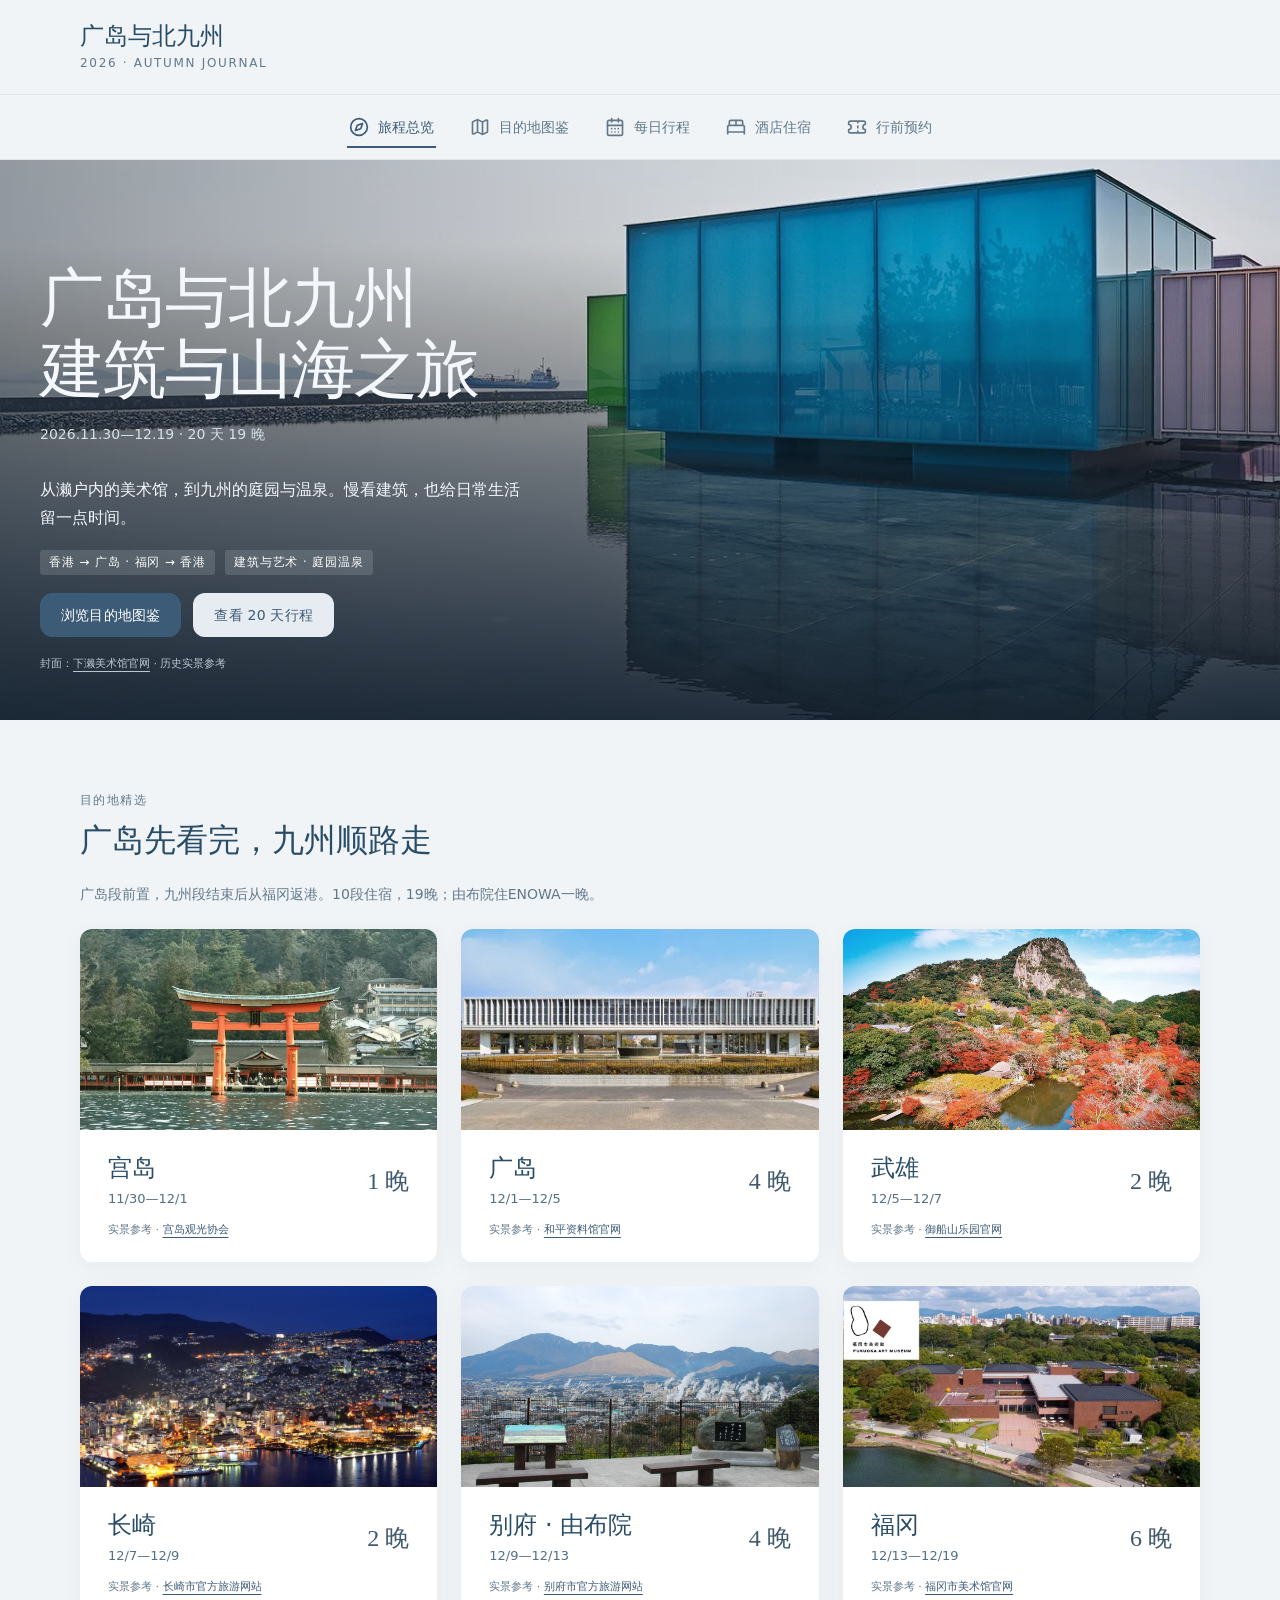
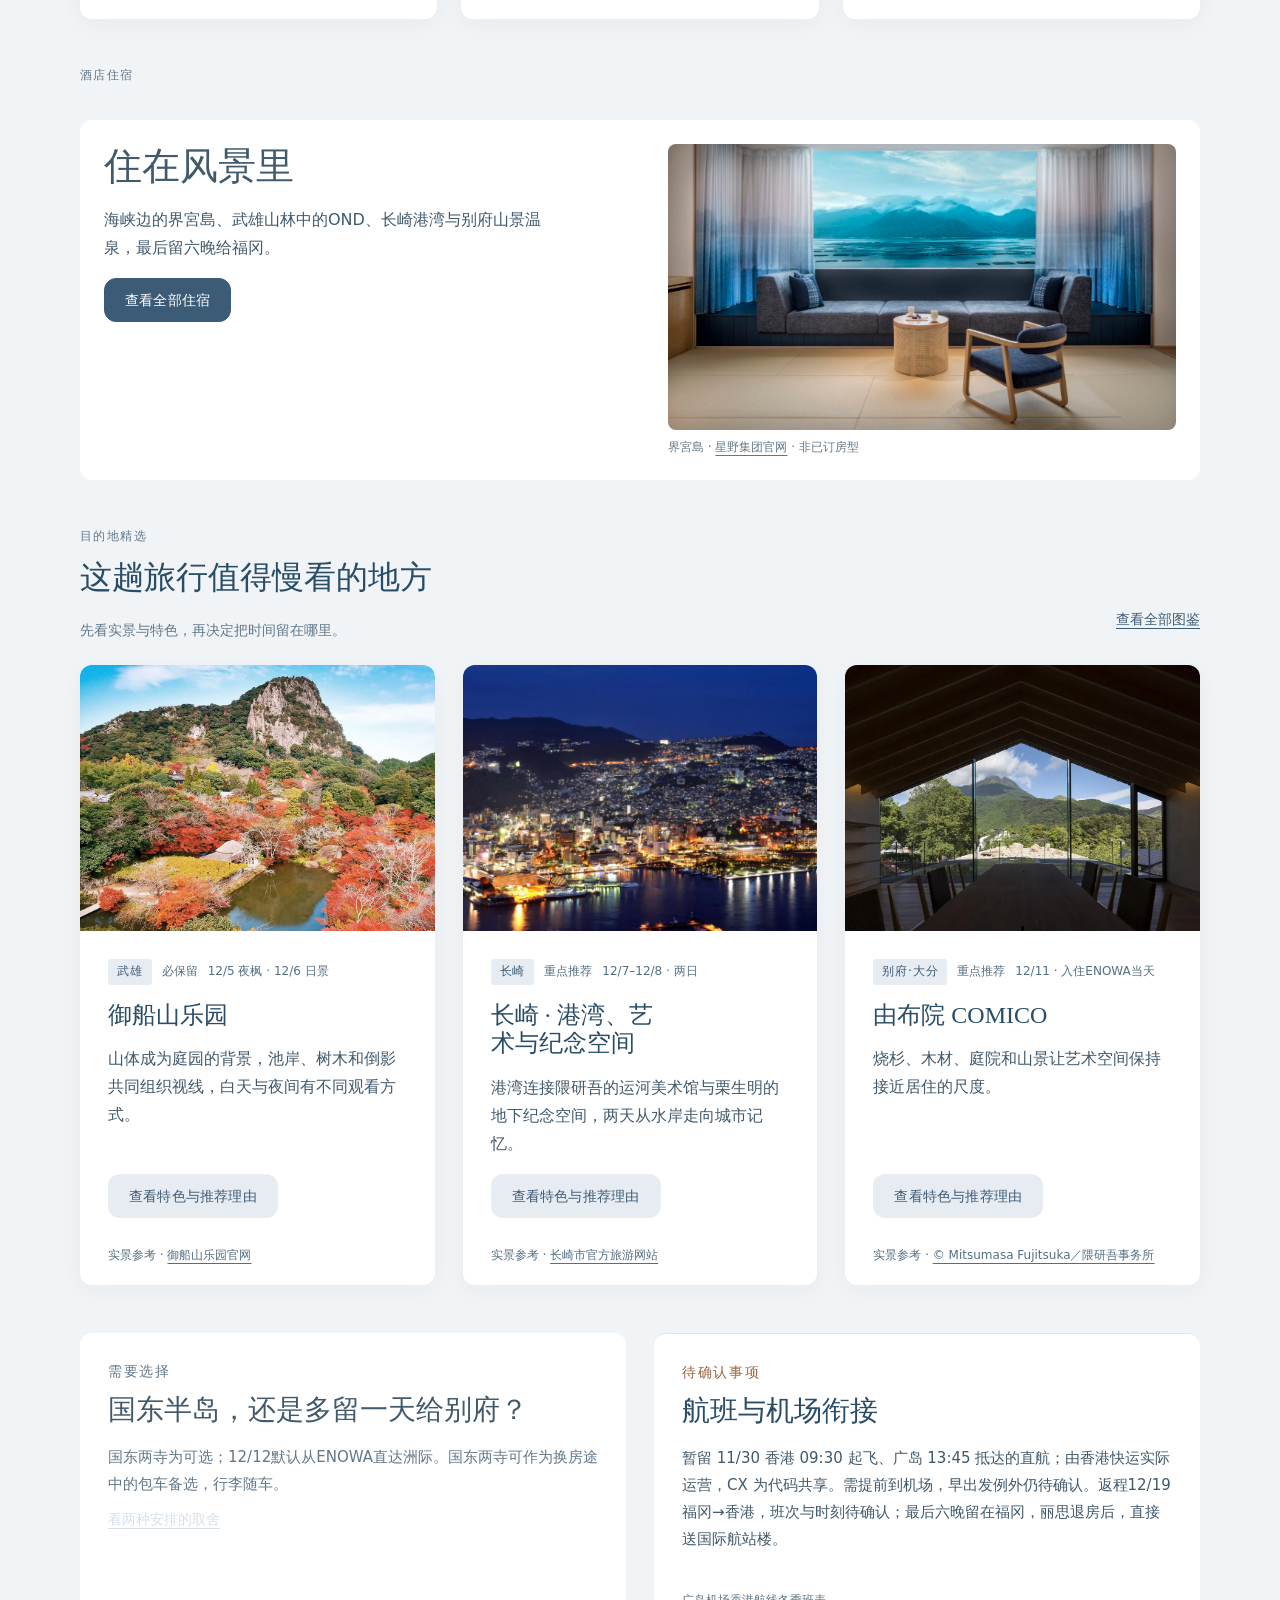
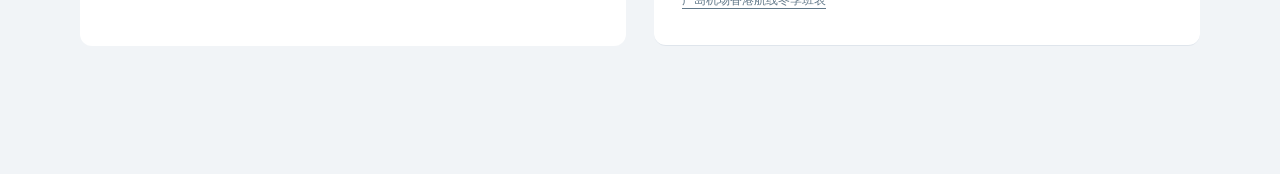
==== index.html @ af960775 "Update Beppu stays and museum days, with Kunisaki transfer alternative" ====
<!doctype html>
<html lang="zh-CN" data-type="software">
<head>
<meta charset="utf-8"><meta name="viewport" content="width=device-width,initial-scale=1,viewport-fit=cover"><meta name="theme-color" content="#f1f4f7"><meta name="page-type" content="software"><meta name="site-kind" content="other">
<meta name="description" content="2026年11月30日至12月19日，香港飞广岛、福冈回香港，20天建筑、艺术、庭园与温泉之旅。真实图鉴、每日交通、高端住宿与预约。">
<meta property="og:title" content="广岛与北九州｜建筑与山海之旅"><meta property="og:image" content="https://zxinrain.github.io/japan-autumn-2026/assets/simose2.webp">
<title>广岛与北九州｜2026 建筑与山海之旅</title><link rel="icon" href="assets/mark.svg" type="image/svg+xml"><link rel="stylesheet" href="style.css?v=20261112-fukuoka">
<link rel="stylesheet" href="assets/vendor/leaflet/leaflet.css"><script defer src="assets/vendor/leaflet/leaflet.js"></script><link rel="stylesheet" href="layout.css?v=20261112-fukuoka"><link rel="stylesheet" href="design-system.css?v=20261112-food-cards"><script defer src="travel-data.js?v=20261116-beppu"></script><script defer src="destination-notes.js?v=20261116-beppu"></script><script defer src="hotel-links.js?v=20261116-beppu"></script><script defer src="map-geography.js?v=20261116-beppu"></script><script defer src="route-data.js?v=20261116-beppu"></script><script defer src="amap-route-plan.js?v=20261116-beppu"></script><script defer src="amap-routes.js?v=20261116-beppu"></script><script defer src="local-maps.js?v=20261116-beppu"></script><script defer src="route-map.js?v=20261116-beppu"></script><script defer src="layout.js?v=20261116-beppu"></script><script defer src="hotel-audit.js?v=20261116-beppu"></script><script defer src="dining.js?v=20261116-beppu"></script><script defer src="journey-ui.js?v=20261116-beppu"></script><script defer src="app.js?v=20261116-beppu"></script>
</head>
<body><a class="skip-link" href="#content">跳到主要内容</a>
<header class="app-header"><div class="header-inner"><a class="wordmark" href="#overview">广岛与北九州<span>2026 · AUTUMN JOURNAL</span></a></div></header>
<nav class="app-nav" aria-label="主要导航"><a href="#overview" data-nav="overview"><svg class="nav-icon" aria-hidden="true" focusable="false" viewBox="0 0 24 24" fill="none" stroke="currentColor" stroke-width="2" stroke-linecap="round" stroke-linejoin="round"><g fill="none" stroke="currentColor" stroke-linecap="round" stroke-linejoin="round" stroke-width="2"><circle cx="12" cy="12" r="10"/><path d="m16.24 7.76l-1.804 5.411a2 2 0 0 1-1.265 1.265L7.76 16.24l1.804-5.411a2 2 0 0 1 1.265-1.265z"/></g></svg><span>旅程总览</span></a><a href="#destinations" data-nav="destinations"><svg class="nav-icon" aria-hidden="true" focusable="false" viewBox="0 0 24 24" fill="none" stroke="currentColor" stroke-width="2" stroke-linecap="round" stroke-linejoin="round"><path fill="none" stroke="currentColor" stroke-linecap="round" stroke-linejoin="round" stroke-width="2" d="M14.106 5.553a2 2 0 0 0 1.788 0l3.659-1.83A1 1 0 0 1 21 4.619v12.764a1 1 0 0 1-.553.894l-4.553 2.277a2 2 0 0 1-1.788 0l-4.212-2.106a2 2 0 0 0-1.788 0l-3.659 1.83A1 1 0 0 1 3 19.381V6.618a1 1 0 0 1 .553-.894l4.553-2.277a2 2 0 0 1 1.788 0zm.894.211v15M9 3.236v15"/></svg><span>目的地图鉴</span></a><a href="#itinerary" data-nav="itinerary"><svg class="nav-icon" aria-hidden="true" focusable="false" viewBox="0 0 24 24" fill="none" stroke="currentColor" stroke-width="2" stroke-linecap="round" stroke-linejoin="round"><g fill="none" stroke="currentColor" stroke-linecap="round" stroke-linejoin="round" stroke-width="2"><path d="M8 2v4m8-4v4"/><rect width="18" height="18" x="3" y="4" rx="2"/><path d="M3 10h18M8 14h.01M12 14h.01M16 14h.01M8 18h.01M12 18h.01M16 18h.01"/></g></svg><span>每日行程</span></a><a href="#stay" data-nav="stay"><svg class="nav-icon" aria-hidden="true" focusable="false" viewBox="0 0 24 24" fill="none" stroke="currentColor" stroke-width="2" stroke-linecap="round" stroke-linejoin="round"><path fill="none" stroke="currentColor" stroke-linecap="round" stroke-linejoin="round" stroke-width="2" d="M2 20v-8a2 2 0 0 1 2-2h16a2 2 0 0 1 2 2v8M4 10V6a2 2 0 0 1 2-2h12a2 2 0 0 1 2 2v4m-8-6v6M2 18h20"/></svg><span>酒店住宿</span></a><a href="#booking" data-nav="booking"><svg class="nav-icon" aria-hidden="true" focusable="false" viewBox="0 0 24 24" fill="none" stroke="currentColor" stroke-width="2" stroke-linecap="round" stroke-linejoin="round"><path fill="none" stroke="currentColor" stroke-linecap="round" stroke-linejoin="round" stroke-width="2" d="M2 9a3 3 0 0 1 0 6v2a2 2 0 0 0 2 2h16a2 2 0 0 0 2-2v-2a3 3 0 0 1 0-6V7a2 2 0 0 0-2-2H4a2 2 0 0 0-2 2Zm11-4v2m0 10v2m0-8v2"/></svg><span>行前预约</span></a></nav>
<main id="content" class="app-content" aria-label="旅行内容"><div class="loading-state"><h1>广岛与北九州</h1><p>正在载入 20 天图文行程…</p></div></main>
<noscript><div class="app-content"><p>交互阅读需要启用 JavaScript，也可打开<a href="itinerary.md">完整文字行程</a>。</p></div></noscript>

</body></html>
---- style.css ----
*{box-sizing:border-box}html{scroll-padding-top:104px;color-scheme:light}body{margin:0;background:var(--paper);color:var(--ink);font:16px/1.75 var(--font);-webkit-font-smoothing:antialiased}a{color:var(--green);text-underline-offset:4px;text-decoration-thickness:1px}button,input,select{font:inherit}button,a,select{-webkit-tap-highlight-color:transparent}button,a{touch-action:manipulation}button{cursor:pointer}button:disabled{cursor:default;opacity:.55}a:focus-visible,button:focus-visible,select:focus-visible,summary:focus-visible{outline:3px solid var(--green);outline-offset:4px}::selection{background:var(--green);color:white}h1,h2,h3,p,figure,dl,dd{margin:0}h1,h2,h3{line-height:1.35;text-wrap:balance}h1,h2{font-family:var(--serif);font-weight:600}h1{font-size:clamp(32px,4.4vw,60px);letter-spacing:-.025em}h2{font-size:clamp(26px,2.5vw,36px)}h3{font-size:22px;font-weight:600}img{display:block;max-width:100%;height:auto}button,select{color:var(--ink)}[hidden]{display:none!important}.muted,.meta{color:var(--muted)}.meta,figcaption,.small{font-size:13px;line-height:1.65}.flow>*+*{margin-top:16px}.measure{max-width:72ch}.page-intro{display:grid;gap:16px;margin-bottom:32px}.page-intro p{max-width:70ch}.app-header{background:var(--paper);border-bottom:1px solid var(--line)}.header-inner,.footer-inner,.app-content{width:min(calc(100% - var(--gutter)*2),1240px);margin-inline:auto}.header-inner{height:94px;display:flex;justify-content:space-between;align-items:center;gap:24px}.wordmark{text-decoration:none;color:var(--ink);font-family:var(--serif);font-size:24px;font-weight:600;line-height:1.3}.wordmark span{display:block;font:12px/1.8 var(--font);letter-spacing:.13em;color:var(--muted);margin-top:4px}.header-link{font-size:14px;min-height:44px;display:flex;align-items:center}.app-nav{position:sticky;top:0;z-index:20;display:flex;gap:8px;justify-content:center;background:var(--paper);padding:12px 24px;border-bottom:1px solid var(--line)}.app-nav a{font-size:15px;min-height:44px;display:flex;align-items:center;justify-content:center;padding:8px 24px;text-decoration:none;border-radius:10px;color:var(--muted);transition:background .18s,color .18s}.app-nav a[aria-current="page"]{background:var(--green);color:white}
@media(hover:hover) and (pointer:fine){.app-nav a:hover:not([aria-current]){background:var(--soft);color:var(--green)}}
.app-content{padding-block:40px 64px;min-height:65vh}.app-footer{border-top:1px solid var(--line);padding:32px 0 40px}.footer-inner{display:grid;gap:8px;font-size:13px;color:var(--muted)}.footer-links,.actions{display:flex;flex-wrap:wrap;gap:12px;align-items:center}.footer-links{margin-top:8px;gap:24px}.skip-link{position:absolute;left:16px;top:-100px;background:white;padding:12px 20px;z-index:100}.skip-link:focus{top:12px}.button{display:inline-flex;align-items:center;justify-content:center;min-height:46px;padding:10px 20px;gap:8px;background:var(--surface);border:1px solid var(--line);border-radius:10px;text-decoration:none;color:var(--ink);font-size:14px;font-weight:500;line-height:1.5;transition:transform .16s,background .16s,border-color .16s}.button.primary{background:var(--green);border-color:var(--green);color:#fff}
@media(hover:hover) and (pointer:fine){.button:hover{transform:translateY(-2px);border-color:var(--green)}}
.button:active{transform:translateY(1px)}.button[aria-pressed="true"]{background:var(--green);color:white;border-color:var(--green)}.text-link{display:inline-flex;min-height:44px;align-items:center;font-size:14px}.section-title{display:flex;align-items:end;justify-content:space-between;gap:24px;margin:48px 0 24px}.section-title p{font-size:14px;color:var(--muted);margin-top:8px}.pill{display:inline-flex;padding:4px 10px;border-radius:6px;background:var(--soft);font-size:12px;color:var(--green);font-weight:500}.tags{display:flex;flex-wrap:wrap;gap:8px}.hero-grid{display:grid;grid-template-columns:1.6fr 1fr;gap:24px}.cover-card{overflow:hidden;background:var(--surface);border:1px solid var(--line);border-radius:var(--radius)}.cover-card img{width:100%;aspect-ratio:21/9;object-fit:cover}.cover-copy{padding:28px 32px;display:grid;gap:16px}.cover-copy h1{font-size:clamp(30px,3.3vw,46px)}.side-story{display:flex;flex-direction:column;background:var(--green);color:white;border-radius:var(--radius);padding:32px}.side-story .meta{color:#d9e4da}.side-story h2{font-size:30px;margin:12px 0 16px}.side-story .button{align-self:start;margin-top:24px}.side-story figure{margin-top:auto;padding-top:24px}.side-story img{width:100%;aspect-ratio:16/9;object-fit:cover;border-radius:8px}.side-story figcaption{color:#d9e4da;margin-top:8px}.route-grid{display:grid;grid-template-columns:repeat(6,minmax(0,1fr));gap:12px}.route-stop{padding:20px 16px;background:var(--surface);border:1px solid var(--line);border-radius:12px}.route-stop h3{font-size:17px;margin-bottom:8px}.route-stop .night{display:block;margin-top:8px;font-size:24px;font-family:var(--serif)}.story-grid{display:grid;grid-template-columns:repeat(3,minmax(0,1fr));gap:24px}.story-card{background:var(--surface);border:1px solid var(--line);border-radius:var(--radius);overflow:hidden;display:flex;flex-direction:column}.story-photo{overflow:hidden}.story-photo img{width:100%;aspect-ratio:4/3;object-fit:cover;transition:transform .3s}
@media(hover:hover) and (pointer:fine){.story-card:hover .story-photo img{transform:scale(1.025)}}
.story-body{padding:24px;display:flex;flex-direction:column;gap:12px;flex:1}.story-body h3{font-family:var(--serif)}.story-body p{font-size:15px}.story-body .button{margin-top:auto;align-self:start}.photo-credit{padding:0 24px 16px;color:var(--muted);font-size:13px}.photo-credit a{color:inherit}.notice{padding:24px 28px;background:var(--soft);border-radius:12px;margin-top:24px}.notice h3{font-size:18px;margin-bottom:8px}.notice p{font-size:14px;max-width:85ch}.filter-row{display:flex;align-items:center;gap:16px;flex-wrap:wrap;margin-bottom:24px}.filter-row label{font-size:14px;font-weight:500}.filter-row select{min-height:46px;border:1px solid var(--line);border-radius:10px;padding:8px 40px 8px 14px;background:var(--surface);max-width:100%}.breadcrumb{display:flex;gap:12px;flex-wrap:wrap;margin-bottom:24px;font-size:14px}.detail-title{max-width:900px;display:grid;gap:16px;margin-bottom:32px}.detail-title h1{font-size:clamp(30px,4vw,48px)}.detail-grid{display:grid;grid-template-columns:minmax(0,1.6fr) minmax(260px,1fr);gap:32px;align-items:start}.detail-photo img{width:100%;aspect-ratio:3/2;object-fit:cover;border-radius:var(--radius)}.detail-photo figcaption{margin-top:10px;color:var(--muted)}.reading-card{padding:28px;background:var(--surface);border:1px solid var(--line);border-radius:var(--radius)}.reading-card h2{font-size:24px;margin-bottom:16px}.reading-card h3{font-size:18px;margin-bottom:12px}.reading-card p+p{margin-top:16px}.info-list{display:grid;gap:24px}.info-list dt{font-size:13px;color:var(--muted);margin-bottom:6px}.info-list dd{font-size:15px}.detail-block{margin-top:32px}.detail-block h2{margin-bottom:20px}.photo-pair{display:grid;grid-template-columns:repeat(2,minmax(0,1fr));gap:24px}.photo-pair img{width:100%;aspect-ratio:3/2;object-fit:cover;border-radius:12px}.photo-pair figcaption{margin-top:8px;color:var(--muted)}.source-links{display:flex;flex-wrap:wrap;gap:8px 20px;margin-top:20px;font-size:13px}.source-links a{min-height:32px;display:inline-flex;align-items:center}.day-grid{display:grid;grid-template-columns:repeat(3,minmax(0,1fr));gap:20px}.day-card{padding:24px;border:1px solid var(--line);border-radius:var(--radius);background:var(--surface);display:flex;flex-direction:column;gap:12px}.day-card h3{font-size:20px;min-height:54px;font-family:var(--serif)}.day-card .day-num{font-size:13px;color:var(--green)}.day-card .day-date{font-size:28px;font-family:var(--serif)}.day-card .meta{font-size:13px}.day-card .button{align-self:start;margin-top:auto}.day-card .summary{font-size:14px;color:var(--muted)}.day-layout{display:grid;grid-template-columns:minmax(0,1.7fr) minmax(260px,1fr);gap:24px;align-items:start}.schedule{background:var(--surface);border:1px solid var(--line);border-radius:var(--radius);padding:8px 28px}.session{display:grid;grid-template-columns:56px minmax(0,1fr);gap:20px;padding:24px 0;border-bottom:1px solid var(--line)}.session:last-child{border-bottom:0}.session h2{font:500 14px var(--font);color:var(--green);padding-top:5px}.session p{font-size:16px}.day-sidebar{display:grid;gap:20px}.day-sidebar .reading-card{padding:24px}.disclosure{margin-top:20px;background:var(--surface);border:1px solid var(--line);border-radius:12px;padding:0 24px}.disclosure summary{cursor:pointer;padding:18px 0;font-weight:500}.disclosure>div{padding-bottom:24px}.disclosure dl{display:grid;gap:20px}.hotel-grid{display:grid;grid-template-columns:repeat(2,minmax(0,1fr));gap:24px}.hotel-card{overflow:hidden;background:var(--surface);border:1px solid var(--line);border-radius:var(--radius)}.hotel-card img{width:100%;aspect-ratio:16/9;object-fit:cover}.hotel-card .story-body{gap:16px}.hotel-card .english{font-size:13px;color:var(--muted)}.hotel-card h3{font-size:24px}.hotel-card .info-list{gap:14px}.comparison-grid{display:grid;grid-template-columns:1fr 1fr;gap:24px}.comparison-grid .reading-card{display:grid;gap:16px}.comparison-grid .reading-card h2{margin:0}.comparison-grid img{width:100%;aspect-ratio:16/9;object-fit:cover;border-radius:8px}.data-table{width:100%;border-collapse:collapse;font-size:14px;background:var(--surface)}.data-table th{text-align:left;font-weight:500;background:var(--soft)}.data-table th,.data-table td{padding:14px 16px;border-bottom:1px solid var(--line);vertical-align:top;overflow-wrap:anywhere}.table-wrap{overflow:auto;border:1px solid var(--line);border-radius:12px;margin-top:24px}.booking-list{display:grid;gap:16px;list-style:none;padding:0;counter-reset:booking}.booking-list li{padding:24px 28px;background:var(--surface);border:1px solid var(--line);border-radius:12px}.booking-list h3{font-size:20px;margin-bottom:10px}.booking-list p{font-size:15px}.platform-grid{display:grid;grid-template-columns:repeat(2,minmax(0,1fr));gap:12px}.platform{border-top:1px solid var(--line);padding-top:16px;display:grid;gap:8px}.platform .actions{gap:8px}.platform h3{font-family:var(--font);font-size:16px}.platform .meta{font-size:12px}.copy-feedback{min-height:24px;font-size:13px;color:var(--green)}.empty-photo{padding:32px;background:var(--soft);min-height:200px;display:grid;align-content:center;gap:16px}.loading-state{padding-block:64px}.inline-title{display:flex;gap:16px;align-items:center;justify-content:space-between}.booking-layout{display:grid;grid-template-columns:1.5fr 1fr;gap:24px;align-items:start}.journal-note{font-family:var(--serif);font-size:23px;line-height:1.6}.nav-back{margin-bottom:24px}.page-subnav{display:flex;gap:12px;flex-wrap:wrap}
@media(min-width:1280px){.cover-copy{padding:32px 40px}.hero-grid{gap:28px}.story-grid{gap:28px}}
@media(max-width:1023px){.hero-grid{grid-template-columns:1.35fr 1fr}.story-grid,.day-grid{grid-template-columns:repeat(2,minmax(0,1fr))}.route-grid{grid-template-columns:repeat(3,minmax(0,1fr))}.cover-copy{padding:24px}.side-story{padding:24px}.app-nav a{padding:8px 16px}.detail-grid,.day-layout{grid-template-columns:minmax(0,1.4fr) minmax(240px,1fr)}}
@media(max-width:767px){.header-inner{height:80px;gap:16px}.wordmark{font-size:20px}.wordmark span{font-size:12px}.header-link{max-width:100px;font-size:12px;text-align:right}.app-nav{position:fixed;top:auto;bottom:0;left:0;right:0;border-top:1px solid var(--line);border-bottom:0;padding:8px 8px calc(8px + env(safe-area-inset-bottom));gap:2px;justify-content:space-between}.app-nav a{padding:6px 3px;font-size:12px;line-height:1.3;min-height:48px;flex:1;max-width:20%;text-align:center;border-radius:8px}.app-content{padding-block:24px 40px}.app-footer{padding-bottom:calc(100px + env(safe-area-inset-bottom))}.hero-grid,.detail-grid,.day-layout,.booking-layout{grid-template-columns:1fr}.cover-card img{aspect-ratio:16/9}.cover-copy h1{font-size:32px}.side-story{display:grid;grid-template-columns:1fr 1fr;gap:0 20px}.side-story h2{font-size:24px}.side-story>figure{grid-column:2;grid-row:1/5;margin:0;padding:0;align-self:center}.side-story>figure img{aspect-ratio:4/5}.side-story>.meta,.side-story>h2,.side-story>p,.side-story>.button{grid-column:1}.side-story .button{margin-top:16px;padding:10px 14px}.side-story figcaption{font-size:13px}.route-grid{grid-template-columns:repeat(2,minmax(0,1fr));gap:10px}.route-stop{padding:16px}.route-stop .night{font-size:22px}.section-title{margin-top:36px;align-items:start}.section-title .text-link{font-size:13px;white-space:nowrap}.story-grid,.day-grid,.hotel-grid,.comparison-grid{grid-template-columns:1fr}.story-body{padding:22px}.story-card .story-photo img{aspect-ratio:3/2}.photo-credit{padding:0 22px 16px}.reading-card{padding:24px}.day-card h3{min-height:0}.day-card{gap:10px}.session{grid-template-columns:42px minmax(0,1fr);gap:12px}.schedule{padding:0 20px}.photo-pair{grid-template-columns:1fr}.page-intro{gap:12px}.hotel-card .platform-grid{grid-template-columns:1fr}.day-sidebar .reading-card{padding:22px}.detail-title{margin-bottom:24px}.table-wrap{margin-inline:0}.data-table th,.data-table td{padding:12px 10px;font-size:13px}.platform-grid{grid-template-columns:1fr}.booking-list li{padding:22px}.detail-photo img{aspect-ratio:4/3}.footer-links{gap:8px 20px}.app-content{min-height:60vh}html{scroll-padding-top:20px}}
@media(max-width:374px){.side-story{display:flex;gap:12px}.side-story>figure{display:none}.side-story h2{margin:0}.cover-copy{padding:22px}.actions .button{max-width:100%;white-space:normal}.filter-row select{width:100%}.data-table th,.data-table td{font-size:12px}.wordmark span{letter-spacing:.07em}}
@media(prefers-reduced-motion:reduce){*,*::before,*::after{scroll-behavior:auto!important;transition:none!important;animation:none!important}}

/* 2026-11-09 · Swiss editorial / quiet indigo. Content and routes are unchanged. */

body{letter-spacing:-.008em;font-variant-numeric:tabular-nums lining-nums}h1,h2,h3{font-synthesis:none}h1,h2{font-weight:400;line-height:1.22}h3{font-weight:500;line-height:1.35}.overlabel{font-family:var(--font);font-size:12px;font-weight:500;letter-spacing:.16em;line-height:1.6;color:var(--green);margin-bottom:12px}.page-intro{gap:12px;padding-block:28px 16px;margin-bottom:36px}.page-intro .overlabel{margin-bottom:4px}.page-intro h1{font-size:clamp(34px,4vw,56px)}.app-content{padding-bottom:80px}.section-title{margin-top:72px;margin-bottom:32px}.section-title .overlabel{margin:0 0 12px}.section-title h2{font-size:34px}.meta{letter-spacing:.025em}.wordmark{font-weight:400}.wordmark span{letter-spacing:.14em}.app-nav{gap:32px;padding-block:10px;background:var(--paper)}.app-nav a{border-radius:0;padding:10px 2px;position:relative}.app-nav a[aria-current="page"]{background:transparent;color:var(--green);font-weight:500}.app-nav a[aria-current="page"]::after{content:'';height:2px;background:var(--green);position:absolute;bottom:1px;left:0;right:0}
@media(hover:hover) and (pointer:fine){.app-nav a:hover:not([aria-current]){background:transparent;color:var(--ink)}}

.cover-card,.story-card,.hotel-card,.day-card,.reading-card,.route-stop{border:0;border-radius:12px;box-shadow:var(--shadow-paper)}.story-card,.hotel-card,.day-card{transition:transform .3s ease,box-shadow .3s ease}
@media(hover:hover) and (pointer:fine){.story-card:hover,.hotel-card:hover,.day-card:hover{transform:translateY(-4px);box-shadow:var(--shadow-hover)}}
.story-body,.cover-copy,.hotel-card .story-body,.day-card{padding:28px}.reading-card,.day-sidebar .reading-card{padding:24px}.story-body{gap:16px}.story-body h3{font-weight:400;font-size:26px}.story-body .button{margin-top:auto}.story-card .story-photo img{aspect-ratio:4/3;transition:transform .65s cubic-bezier(.2,.65,.3,1)}
@media(hover:hover) and (pointer:fine){.story-card:hover .story-photo img{transform:scale(1.035)}}
.photo-credit{font-size:12px;line-height:1.7;padding:0 28px 20px;color:var(--muted)}.story-body>.photo-credit{padding:12px 0 0;margin-top:8px;border-top:1px solid var(--line)}.button{border-radius:8px;min-height:46px;letter-spacing:.02em;transition:transform .24s,box-shadow .24s,background .24s}
@media(hover:hover) and (pointer:fine){.button:hover{transform:translateY(-2px);box-shadow:0 5px 12px rgba(31,41,51,.06)}}
.tags{align-items:center;gap:10px}.pill{background:var(--soft);border-radius:3px;letter-spacing:.07em;font-size:12px;padding:4px 9px}.story-grid{gap:32px}.masonry-grid{grid-template-columns:repeat(3,minmax(0,1fr));grid-auto-rows:8px;column-gap:32px;row-gap:0;align-items:start}.masonry-grid>.story-card{align-self:start}.masonry-grid>.featured{grid-column:span 2}.masonry-grid .story-body h3{font-size:28px}.masonry-grid>.featured .story-body h3{font-size:36px}.masonry-grid .story-card{overflow:hidden}
body[data-view="overview"] .app-content{padding-top:0}.hero-grid{display:block;width:100vw;margin-left:calc(50% - 50vw);margin-bottom:72px}.hero-grid .cover-card{position:relative;border-radius:0;box-shadow:none;aspect-ratio:21/9;min-height:560px;max-height:800px;background:var(--ink);isolation:isolate}.hero-grid .cover-card>a{position:absolute;inset:0}.hero-grid .cover-card img{width:100%;height:100%;aspect-ratio:21/9;object-fit:cover;object-position:center}.hero-grid .cover-card::after{content:'';position:absolute;inset:0;z-index:0;background:linear-gradient(0deg,rgba(16,29,42,.9) 0%,rgba(16,29,42,.52) 45%,rgba(16,29,42,.04) 85%);pointer-events:none}.hero-grid .cover-copy{position:absolute;bottom:0;left:max(var(--gutter),calc((100% - 1240px)/2));right:var(--gutter);z-index:1;padding:48px 0;gap:18px;max-width:850px;color:#fff}.hero-grid .cover-copy h1{font-size:clamp(38px,4.5vw,68px);font-weight:400;line-height:1.17}.hero-grid .cover-copy>p:not(.meta){max-width:48ch;font-size:16px}.hero-grid .cover-copy .meta,.hero-grid .cover-copy .meta a{color:#d5e0ea}.hero-grid .tags .pill{background:rgba(241,244,247,.14);color:#fff}.hero-grid .button.primary{background:#f1f4f7;border-color:#f1f4f7;color:var(--ink)}.hero-grid .button:not(.primary){background:transparent;border-color:rgba(241,244,247,.55);color:#fff}.hero-grid .cover-copy>.meta:last-child{font-size:11px;opacity:.85}.hero-grid+.section-title{margin-top:0}
.route-grid{grid-template-columns:repeat(3,minmax(0,1fr));gap:24px}.route-stop{padding:0;overflow:hidden;display:grid;grid-template-columns:120px minmax(0,1fr);min-height:160px}.route-stop>img{width:100%;height:100%;object-fit:cover;aspect-ratio:3/4}.route-copy{padding:24px;display:grid;align-content:center;gap:6px}.route-stop h3{font-size:19px;margin:0}.route-stop .night{margin:0;font:400 30px/1.25 var(--serif);font-variant-numeric:tabular-nums}.route-stop .meta{font-size:12px}.side-story{display:grid;grid-template-columns:1fr 1fr;gap:16px 56px;border-radius:12px;background:var(--soft);color:var(--ink);padding:40px;margin-top:24px;min-height:340px}.side-story h2{font-size:38px;margin:0;align-self:end}.side-story>p{max-width:46ch;align-self:start}.side-story>.button{align-self:start;justify-self:start;margin-top:0;background:var(--green);border-color:var(--green);color:#fff}.side-story>figure{grid-column:2;grid-row:1/5;margin:0;padding:0;align-self:center}.side-story>figure img{aspect-ratio:16/9;object-fit:cover;border-radius:8px}.side-story figcaption,.side-story figcaption a{color:var(--muted);font-size:12px}.notice{border-radius:0;background:var(--soft);padding:24px;margin-top:32px}.decision-notice{padding:40px;background:var(--green);color:white;border-radius:12px}.decision-notice h3{font:400 30px/1.35 var(--serif)}.decision-notice p{max-width:80ch}.decision-notice .overlabel,.decision-notice a{color:#d5e0ea}.risk-notice{background:transparent;border-top:1px solid var(--line);border-bottom:1px solid var(--line);padding:24px 0}.risk-notice h3{font-size:17px}.risk-notice .overlabel{color:#9b6344}.risk-notice p{font-size:14px}.schedule{background:var(--soft);border:0;border-radius:0;box-shadow:none;padding:8px 28px}.disclosure{background:transparent;border:0;border-top:1px solid var(--line);border-bottom:1px solid var(--line);border-radius:0;padding:0}.disclosure summary{min-height:48px}.detail-photo img{aspect-ratio:3/2;border-radius:12px}.hotel-card>figure img{aspect-ratio:16/9}.hotel-card{display:flex;flex-direction:column}.hotel-card>.story-body{flex:1}.hotel-card .story-body h3{font-size:30px}.hotel-card .tags{position:relative;padding-right:78px;min-height:52px}.hotel-night{position:absolute;right:0;top:0;font:400 44px/1 var(--serif);color:var(--green);font-variant-numeric:tabular-nums}.hotel-night small{font:400 13px var(--font)}.hotel-card .english{font-size:13px;letter-spacing:.04em}.hotel-grid{gap:32px}.day-card .inline-title{display:flex;flex-direction:column;align-items:start;gap:12px}.day-num{font-size:12px;letter-spacing:.13em}.day-card .day-date{font-size:38px;font-weight:400;line-height:1.2}.day-card h3{margin-top:8px;font-weight:400}.day-card>.button{margin-top:auto}.booking-list{counter-reset:booking}.booking-list li{counter-increment:booking;position:relative;padding:28px 28px 28px 104px;border:0;border-radius:0;background:transparent;border-bottom:1px solid var(--line)}.booking-list li::before{content:counter(booking,decimal-leading-zero);position:absolute;top:24px;left:8px;font:400 44px/1.2 var(--serif);color:var(--green);font-variant-numeric:tabular-nums}.booking-list h3{font-weight:500}.source-links{padding-top:12px;font-size:12px;color:var(--muted)}.source-links a{color:var(--muted)}.detail-title>.overlabel{margin-bottom:0}.scroll-reveal{opacity:0;transform:translateY(16px);transition:opacity .6s ease,transform .6s ease,box-shadow .3s ease}.scroll-reveal.is-visible{opacity:1;transform:translateY(0)}
@media(max-width:1099px){.masonry-grid{grid-template-columns:repeat(2,minmax(0,1fr))}.masonry-grid>.featured{grid-column:span 1}.masonry-grid>.featured .story-body h3{font-size:28px}.route-stop{grid-template-columns:90px minmax(0,1fr)}.route-copy{padding:20px}.side-story{gap:16px 32px;padding:28px}.side-story h2{font-size:32px}}
@media(max-width:767px){.app-content{padding-top:24px;padding-bottom:48px}.hero-grid{margin-bottom:40px}.hero-grid .cover-card{aspect-ratio:auto;min-height:680px;max-height:none}.hero-grid .cover-copy{padding:32px 0;left:20px;right:20px;gap:16px}.hero-grid .cover-copy h1{font-size:38px}.hero-grid .cover-copy>p:not(.meta){font-size:15px}.hero-grid .cover-card img{object-position:61% center}.hero-grid .cover-copy .actions{gap:10px}.hero-grid .cover-copy .button{padding:10px 14px}.app-nav{gap:6px;padding-inline:12px}.app-nav a{font-size:12px;min-height:48px;padding:6px 0;border-radius:0}.app-nav a[aria-current="page"]{background:transparent}.app-nav a[aria-current="page"]::after{bottom:0}.story-body,.hotel-card .story-body,.day-card,.reading-card,.day-sidebar .reading-card{padding:20px}.photo-credit{padding:0 20px 16px}.story-body>.photo-credit{padding:12px 0 0}.story-body h3,.masonry-grid .story-body h3,.masonry-grid>.featured .story-body h3{font-size:26px}.story-grid,.masonry-grid{display:grid;grid-template-columns:1fr;grid-auto-rows:auto;gap:28px}.masonry-grid>.story-card{grid-column:auto;grid-row-end:auto!important}.story-card .story-photo img{aspect-ratio:4/3}.route-grid{grid-template-columns:1fr;gap:16px}.route-stop{grid-template-columns:100px minmax(0,1fr);min-height:140px}.route-copy{padding:20px}.side-story{display:flex;flex-direction:column;padding:20px;gap:16px}.side-story h2{font-size:30px;align-self:start}.side-story>figure{display:block;order:-1;width:100%}.side-story>figure img{aspect-ratio:16/9}.side-story>.button{align-self:start}.section-title{margin-top:48px;margin-bottom:24px;gap:12px}.section-title h2{font-size:28px}.section-title .text-link{white-space:normal;text-align:right}.overlabel{font-size:11px;letter-spacing:.12em;margin-bottom:10px}.page-intro{padding-block:12px 4px;margin-bottom:28px}.page-intro h1{font-size:34px}.decision-notice{padding:24px 20px}.decision-notice h3{font-size:26px}.risk-notice{padding:20px 0}.notice{padding:20px}.risk-notice.notice{padding:20px 0}.schedule{padding:0 20px}.hotel-grid{gap:28px}.hotel-card .story-body h3{font-size:28px}.hotel-night{font-size:40px}.day-card .day-date{font-size:36px}.booking-list li{padding:24px 0 24px 68px}.booking-list li::before{font-size:36px;left:0;top:24px}.detail-title h1{font-size:34px}.detail-photo img{aspect-ratio:3/2}.side-story figcaption{font-size:12px}}
@media(prefers-reduced-motion:reduce){.scroll-reveal{opacity:1;transform:none}
@media(hover:hover) and (pointer:fine){.story-card:hover,.hotel-card:hover,.day-card:hover{transform:none}}

@media(hover:hover) and (pointer:fine){.story-card:hover .story-photo img{transform:none}}
}

/* Shared editorial card anatomy. */
.route-copy{padding:28px}.side-story{padding:28px}.comparison-grid .reading-card{padding:28px}.day-card{padding:0;overflow:hidden}.day-photo{width:100%;aspect-ratio:4/3;object-fit:cover}.day-body{padding:28px;display:flex;flex-direction:column;gap:16px;flex:1}.day-body>.button{margin-top:auto;align-self:start}.day-credit{font-size:12px;color:var(--muted);padding-top:8px}.hotel-card .notice{background:transparent;padding:16px 0;margin-top:16px;border-top:1px solid var(--line)}.hotel-card .platform>.meta:first-of-type{font-size:17px;color:var(--ink);font-weight:500}
@media(max-width:767px){.route-copy,.side-story,.comparison-grid .reading-card,.day-body{padding:20px}.day-card{padding:0}}
.hero-grid .cover-card::after{background:linear-gradient(0deg,rgba(16,29,42,.9) 0%,rgba(16,29,42,.52) 45%,rgba(16,29,42,.04) 85%),linear-gradient(90deg,rgba(16,29,42,.35),transparent 72%)}
@media(hover:hover) and (pointer:fine){
.story-card.scroll-reveal.is-visible:hover,.hotel-card.scroll-reveal.is-visible:hover,.day-card.scroll-reveal.is-visible:hover{transform:translateY(-4px)}}

@media(prefers-reduced-motion:reduce){
@media(hover:hover) and (pointer:fine){.story-card.scroll-reveal.is-visible:hover,.hotel-card.scroll-reveal.is-visible:hover,.day-card.scroll-reveal.is-visible:hover{transform:none}}
}
/* Destination notes and five-tab icon navigation: retain the editorial system. */
.app-nav a{gap:9px}.nav-icon{display:block;width:20px;height:20px;flex:none;transition:color .18s ease}.app-nav a:active{opacity:.7}
.guide-tabs{display:flex;gap:28px;border-bottom:1px solid var(--line);margin-bottom:28px;overflow-x:auto}.guide-tabs a{display:inline-flex;align-items:center;gap:8px;min-height:52px;padding:8px 0 14px;flex:none;font-size:15px;text-decoration:none;color:var(--muted);border-bottom:2px solid transparent}.guide-tabs a[aria-current="page"]{color:var(--green);border-color:var(--green)}
@media(hover:hover) and (pointer:fine){.guide-tabs a:hover{color:var(--ink)}}
.guide-tabs a span{font-size:12px;font-variant-numeric:tabular-nums;color:var(--muted)}
.note-card{background:var(--surface);border-radius:12px;box-shadow:var(--shadow-paper);overflow:hidden;display:flex;flex-direction:column;transition:transform .3s ease,box-shadow .3s ease}
@media(hover:hover) and (pointer:fine){.note-card:hover{transform:translateY(-4px);box-shadow:var(--shadow-hover)}}
.note-card .story-photo img{width:100%;aspect-ratio:4/3;object-fit:cover;transition:transform .65s cubic-bezier(.2,.65,.3,1)}
@media(hover:hover) and (pointer:fine){.note-card:hover .story-photo img{transform:scale(1.035)}}
.note-card .story-body h3{font-size:26px}.note-type{background:transparent;padding-left:0}.note-card .note-subtitle{font-size:12px;color:var(--muted);line-height:1.6;overflow-wrap:anywhere}.note-card .note-person{font-size:14px;color:var(--green)}.note-card .note-period{font-size:13px;line-height:1.8;letter-spacing:.015em}.note-period span{display:block;color:var(--muted);font-size:12px}.note-disclosure{border-top:1px solid var(--line);border-bottom:1px solid var(--line)}.note-disclosure summary{font-size:14px;cursor:pointer;padding:14px 0;min-height:48px;color:var(--green)}.note-disclosure .info-list{padding:4px 0 18px;gap:16px}.note-disclosure dd{font-size:14px}.notes-grid{display:grid;grid-template-columns:repeat(2,minmax(0,1fr));gap:32px;align-items:start}.notes-grid .story-body h3{font-size:28px}.note-card .photo-credit{font-size:12px}.masonry-grid>.note-card{align-self:start}
@media(max-width:767px){body:not([data-page="comparison"]) .app-content{padding-bottom:calc(112px + env(safe-area-inset-bottom))}.app-nav{padding-top:8px;padding-bottom:calc(8px + env(safe-area-inset-bottom))}.app-nav a{flex-direction:column;gap:5px;min-height:56px;padding:4px 0 9px;white-space:nowrap}.nav-icon{width:22px;height:22px}.app-nav a[aria-current="page"]::after{left:22%;right:22%}.guide-tabs{gap:22px;margin-bottom:24px}.guide-tabs a{font-size:14px;gap:5px}.notes-grid{grid-template-columns:1fr;gap:28px}.note-card .story-body h3,.notes-grid .story-body h3{font-size:26px}.masonry-grid>.note-card{grid-row-end:auto!important}}
@media(prefers-reduced-motion:reduce){.note-card,.note-card .story-photo img,.nav-icon{transition:none}
@media(hover:hover) and (pointer:fine){.note-card:hover,.note-card:hover .story-photo img{transform:none}}
}
/* Destination dossiers and geographic reading: same editorial world. */
.destination-dossier{background:var(--surface);border-radius:12px;box-shadow:var(--shadow-paper);overflow:hidden}.destination-dossier>summary{padding:28px;min-height:100px;cursor:pointer;display:grid;grid-template-columns:minmax(0,1fr) auto;gap:6px 20px;list-style:none}.destination-dossier>summary::-webkit-details-marker{display:none}.dossier-title{font:400 28px/1.4 var(--serif)}.dossier-hint{font-size:14px;color:var(--muted);grid-column:1}.dossier-state{grid-column:2;grid-row:1/3;align-self:center;font-size:14px;color:var(--green)}.dossier-state::after{content:'展开介绍 ＋'}.destination-dossier[open] .dossier-state::after{content:'收起介绍 −'}.dossier-content{padding:4px 28px 32px;max-width:900px}.dossier-content>section+section{margin-top:32px;padding-top:32px;border-top:1px solid var(--line)}.dossier-content h2{font-size:26px;margin-bottom:18px}.dossier-content h3{font:400 26px/1.45 var(--serif);margin:14px 0 10px}.dossier-content p{max-width:72ch}.dossier-content .info-list{margin-top:24px;gap:20px}.dossier-person{margin-top:16px;color:var(--green);font-size:15px}.dossier-period{margin:12px 0;font-size:14px}.dossier-credit{font-size:12px;color:var(--muted);margin-top:20px}.dossier-sources{margin-top:32px;padding-top:24px;border-top:1px solid var(--line)}
.journey-map{border-radius:12px;overflow:hidden;background:var(--surface);box-shadow:var(--shadow-paper);margin-bottom:32px}.map-heading{padding:28px;display:flex;align-items:center;justify-content:space-between;gap:24px}.map-heading h2{font-size:30px}.map-heading p{font-size:14px;color:var(--muted);margin-top:8px}.map-picker{display:grid;gap:6px;max-width:350px;flex:1}.map-picker label{font-size:13px;color:var(--muted)}.map-picker select{width:100%;min-height:46px;border:1px solid var(--line);background:var(--paper);border-radius:8px;padding:10px;color:var(--ink)}.route-map-canvas{background:#e7edf2;position:relative}.route-map-canvas > svg{width:100%;height:auto;display:block;aspect-ratio:16/10}.map-land{fill:#f9fafb;stroke:#b8c7d2;stroke-width:.7;stroke-linejoin:round}.map-link{fill:none;stroke:var(--green);stroke-width:2.6;stroke-linejoin:round;stroke-linecap:round}.map-return{stroke-dasharray:5 5;opacity:.5}.map-context{font-family:var(--font);font-size:17px;letter-spacing:.12em;fill:#60798d}.map-sea{fill:#7c92a3;font-size:15px;letter-spacing:.16em}.map-pin circle{fill:var(--green);stroke:white;stroke-width:2}.map-pin text{font-family:var(--font);font-size:12px;fill:white;text-anchor:middle;dominant-baseline:central;font-weight:600}.map-pin a:focus circle{fill:var(--ink);stroke:#c1805c;stroke-width:4}
@media(hover:hover) and (pointer:fine){.map-pin a:hover circle{fill:var(--ink);stroke:#c1805c;stroke-width:4}}
.map-pin-label{font-size:14px;fill:var(--ink);paint-order:stroke;stroke:#f9fafb;stroke-width:4;stroke-linejoin:round}.map-footer{padding:24px 28px 28px}.map-route-list{display:flex;flex-wrap:wrap;gap:10px 20px;list-style:none;padding:0;margin:0 0 16px}.map-route-list li{display:flex;align-items:baseline;gap:8px;font-size:14px}.map-route-list span{font-size:12px;color:var(--muted)}.map-transport{font-size:15px;max-width:85ch;margin-bottom:20px}.map-credit{font-size:12px;color:var(--muted);line-height:1.7}.map-destinations{margin-bottom:20px;border-top:1px solid var(--line);padding-top:16px}.map-destinations summary{font-size:14px;cursor:pointer;min-height:44px}.map-destinations .actions{padding-block:10px}.map-destinations a{font-size:13px;min-height:44px;display:inline-flex;align-items:center}.map-scale{font-size:12px;fill:var(--muted)}
.day-reader{min-width:0}.reader-heading{display:flex;justify-content:space-between;align-items:start;gap:24px;margin:28px 0}.reader-heading h2{font-size:28px;margin-top:10px;max-width:30ch}.reader-heading .button{flex:none}.timeline-shell{min-width:0}.timeline-toolbar{display:flex;justify-content:space-between;gap:20px;align-items:center;margin-bottom:16px}.timeline-phases{display:flex;gap:20px}.timeline-phases button{border:0;border-bottom:2px solid transparent;color:var(--muted);background:transparent;min-height:44px;padding:8px 0;font-size:15px}.timeline-phases button[aria-pressed="true"]{border-color:var(--green);color:var(--green)}.timeline-status{font-size:13px;white-space:nowrap;color:var(--muted)}.schedule.horizontal-timeline{--timeline-card:calc((100% - 24px)/2);display:flex;gap:24px;overflow-x:auto;scroll-snap-type:x mandatory;overscroll-behavior-x:contain;position:relative;border:0;border-radius:0;background:transparent;padding:2px 0 16px;scrollbar-width:thin;scrollbar-color:var(--green) var(--soft)}.horizontal-timeline:focus-visible{outline:2px solid var(--green);outline-offset:5px}.horizontal-timeline::after{content:'';flex:0 0 max(0px,calc(100% - var(--timeline-card) - 24px))}.horizontal-timeline .session{flex:0 0 var(--timeline-card);scroll-snap-align:start;display:flex;flex-direction:column;align-items:start;gap:16px;padding:28px;border:0;border-radius:12px;background:var(--surface);box-shadow:var(--shadow-paper);min-height:310px}.horizontal-timeline .session h3{font:400 32px/1.25 var(--serif)}.horizontal-timeline .session p{font-size:16px;line-height:1.85}.session-order{color:var(--muted);font-size:12px;letter-spacing:.12em}.timeline-controls{display:flex;justify-content:space-between;align-items:center;gap:20px;margin-top:8px}.timeline-controls .actions{flex-wrap:nowrap}.timeline-controls button{min-height:44px;padding:10px 16px}.day-layout:has(>.day-sidebar:only-child){display:block}.day-layout>.day-sidebar:only-child{grid-template-columns:repeat(3,minmax(0,1fr));gap:24px;align-items:start}.day-detail-timeline{margin-bottom:40px}.day-reader .filter-row select{max-width:100%}
@media(max-width:767px){.destination-dossier>summary{padding:20px;grid-template-columns:1fr;gap:8px}.dossier-title{font-size:26px}.dossier-state{grid-column:1;grid-row:auto;justify-self:start;margin-top:4px}.dossier-hint{font-size:13px}.dossier-content{padding:4px 20px 24px}.dossier-content h2,.dossier-content h3{font-size:24px}.map-heading{padding:20px;display:block}.map-heading h2{font-size:27px}.map-picker{max-width:none;margin-top:20px}.map-footer{padding:20px}.map-route-list{gap:8px 16px}.map-route-list li{font-size:13px}.map-transport{font-size:14px}.reader-heading{display:block}.reader-heading .button{margin-top:16px}.reader-heading h2{font-size:26px}.timeline-toolbar{gap:10px}.timeline-phases{gap:16px}.timeline-phases button{font-size:14px}.timeline-status{font-size:12px}.schedule.horizontal-timeline{--timeline-card:88%;gap:24px}.horizontal-timeline .session{padding:24px 20px;min-height:350px}.horizontal-timeline .session h3{font-size:30px}.timeline-controls{display:block}.timeline-controls .actions{margin-top:12px;justify-content:space-between}.day-layout>.day-sidebar:only-child{grid-template-columns:1fr;gap:20px}.day-reader .filter-row{display:block}.day-reader .filter-row label{display:block;margin-bottom:10px}.day-reader .filter-row select{width:100%}}
@media(max-width:359px){.timeline-phases{gap:12px}.timeline-status{font-size:11px}}
.route-map-canvas > svg{height:clamp(260px,42vw,520px);aspect-ratio:auto}.map-pin-label{font-size:18px}
---- assets/vendor/leaflet/leaflet.css ----
/* required styles */

.leaflet-pane,
.leaflet-tile,
.leaflet-marker-icon,
.leaflet-marker-shadow,
.leaflet-tile-container,
.leaflet-pane > svg,
.leaflet-pane > canvas,
.leaflet-zoom-box,
.leaflet-image-layer,
.leaflet-layer {
	position: absolute;
	left: 0;
	top: 0;
	}
.leaflet-container {
	overflow: hidden;
	}
.leaflet-tile,
.leaflet-marker-icon,
.leaflet-marker-shadow {
	-webkit-user-select: none;
	   -moz-user-select: none;
	        user-select: none;
	  -webkit-user-drag: none;
	}
/* Prevents IE11 from highlighting tiles in blue */
.leaflet-tile::selection {
	background: transparent;
}
/* Safari renders non-retina tile on retina better with this, but Chrome is worse */
.leaflet-safari .leaflet-tile {
	image-rendering: -webkit-optimize-contrast;
	}
/* hack that prevents hw layers "stretching" when loading new tiles */
.leaflet-safari .leaflet-tile-container {
	width: 1600px;
	height: 1600px;
	-webkit-transform-origin: 0 0;
	}
.leaflet-marker-icon,
.leaflet-marker-shadow {
	display: block;
	}
/* .leaflet-container svg: reset svg max-width decleration shipped in Joomla! (joomla.org) 3.x */
/* .leaflet-container img: map is broken in FF if you have max-width: 100% on tiles */
.leaflet-container .leaflet-overlay-pane svg {
	max-width: none !important;
	max-height: none !important;
	}
.leaflet-container .leaflet-marker-pane img,
.leaflet-container .leaflet-shadow-pane img,
.leaflet-container .leaflet-tile-pane img,
.leaflet-container img.leaflet-image-layer,
.leaflet-container .leaflet-tile {
	max-width: none !important;
	max-height: none !important;
	width: auto;
	padding: 0;
	}

.leaflet-container img.leaflet-tile {
	/* See: https://bugs.chromium.org/p/chromium/issues/detail?id=600120 */
	mix-blend-mode: plus-lighter;
}

.leaflet-container.leaflet-touch-zoom {
	-ms-touch-action: pan-x pan-y;
	touch-action: pan-x pan-y;
	}
.leaflet-container.leaflet-touch-drag {
	-ms-touch-action: pinch-zoom;
	/* Fallback for FF which doesn't support pinch-zoom */
	touch-action: none;
	touch-action: pinch-zoom;
}
.leaflet-container.leaflet-touch-drag.leaflet-touch-zoom {
	-ms-touch-action: none;
	touch-action: none;
}
.leaflet-container {
	-webkit-tap-highlight-color: transparent;
}
.leaflet-container a {
	-webkit-tap-highlight-color: rgba(51, 181, 229, 0.4);
}
.leaflet-tile {
	filter: inherit;
	visibility: hidden;
	}
.leaflet-tile-loaded {
	visibility: inherit;
	}
.leaflet-zoom-box {
	width: 0;
	height: 0;
	-moz-box-sizing: border-box;
	     box-sizing: border-box;
	z-index: 800;
	}
/* workaround for https://bugzilla.mozilla.org/show_bug.cgi?id=888319 */
.leaflet-overlay-pane svg {
	-moz-user-select: none;
	}

.leaflet-pane         { z-index: 400; }

.leaflet-tile-pane    { z-index: 200; }
.leaflet-overlay-pane { z-index: 400; }
.leaflet-shadow-pane  { z-index: 500; }
.leaflet-marker-pane  { z-index: 600; }
.leaflet-tooltip-pane   { z-index: 650; }
.leaflet-popup-pane   { z-index: 700; }

.leaflet-map-pane canvas { z-index: 100; }
.leaflet-map-pane svg    { z-index: 200; }

.leaflet-vml-shape {
	width: 1px;
	height: 1px;
	}
.lvml {
	behavior: url(#default#VML);
	display: inline-block;
	position: absolute;
	}


/* control positioning */

.leaflet-control {
	position: relative;
	z-index: 800;
	pointer-events: visiblePainted; /* IE 9-10 doesn't have auto */
	pointer-events: auto;
	}
.leaflet-top,
.leaflet-bottom {
	position: absolute;
	z-index: 1000;
	pointer-events: none;
	}
.leaflet-top {
	top: 0;
	}
.leaflet-right {
	right: 0;
	}
.leaflet-bottom {
	bottom: 0;
	}
.leaflet-left {
	left: 0;
	}
.leaflet-control {
	float: left;
	clear: both;
	}
.leaflet-right .leaflet-control {
	float: right;
	}
.leaflet-top .leaflet-control {
	margin-top: 10px;
	}
.leaflet-bottom .leaflet-control {
	margin-bottom: 10px;
	}
.leaflet-left .leaflet-control {
	margin-left: 10px;
	}
.leaflet-right .leaflet-control {
	margin-right: 10px;
	}


/* zoom and fade animations */

.leaflet-fade-anim .leaflet-popup {
	opacity: 0;
	-webkit-transition: opacity 0.2s linear;
	   -moz-transition: opacity 0.2s linear;
	        transition: opacity 0.2s linear;
	}
.leaflet-fade-anim .leaflet-map-pane .leaflet-popup {
	opacity: 1;
	}
.leaflet-zoom-animated {
	-webkit-transform-origin: 0 0;
	    -ms-transform-origin: 0 0;
	        transform-origin: 0 0;
	}
svg.leaflet-zoom-animated {
	will-change: transform;
}

.leaflet-zoom-anim .leaflet-zoom-animated {
	-webkit-transition: -webkit-transform 0.25s cubic-bezier(0,0,0.25,1);
	   -moz-transition:    -moz-transform 0.25s cubic-bezier(0,0,0.25,1);
	        transition:         transform 0.25s cubic-bezier(0,0,0.25,1);
	}
.leaflet-zoom-anim .leaflet-tile,
.leaflet-pan-anim .leaflet-tile {
	-webkit-transition: none;
	   -moz-transition: none;
	        transition: none;
	}

.leaflet-zoom-anim .leaflet-zoom-hide {
	visibility: hidden;
	}


/* cursors */

.leaflet-interactive {
	cursor: pointer;
	}
.leaflet-grab {
	cursor: -webkit-grab;
	cursor:    -moz-grab;
	cursor:         grab;
	}
.leaflet-crosshair,
.leaflet-crosshair .leaflet-interactive {
	cursor: crosshair;
	}
.leaflet-popup-pane,
.leaflet-control {
	cursor: auto;
	}
.leaflet-dragging .leaflet-grab,
.leaflet-dragging .leaflet-grab .leaflet-interactive,
.leaflet-dragging .leaflet-marker-draggable {
	cursor: move;
	cursor: -webkit-grabbing;
	cursor:    -moz-grabbing;
	cursor:         grabbing;
	}

/* marker & overlays interactivity */
.leaflet-marker-icon,
.leaflet-marker-shadow,
.leaflet-image-layer,
.leaflet-pane > svg path,
.leaflet-tile-container {
	pointer-events: none;
	}

.leaflet-marker-icon.leaflet-interactive,
.leaflet-image-layer.leaflet-interactive,
.leaflet-pane > svg path.leaflet-interactive,
svg.leaflet-image-layer.leaflet-interactive path {
	pointer-events: visiblePainted; /* IE 9-10 doesn't have auto */
	pointer-events: auto;
	}

/* visual tweaks */

.leaflet-container {
	background: #ddd;
	outline-offset: 1px;
	}
.leaflet-container a {
	color: #0078A8;
	}
.leaflet-zoom-box {
	border: 2px dotted #38f;
	background: rgba(255,255,255,0.5);
	}


/* general typography */
.leaflet-container {
	font-family: "Helvetica Neue", Arial, Helvetica, sans-serif;
	font-size: 12px;
	font-size: 0.75rem;
	line-height: 1.5;
	}


/* general toolbar styles */

.leaflet-bar {
	box-shadow: 0 1px 5px rgba(0,0,0,0.65);
	border-radius: 4px;
	}
.leaflet-bar a {
	background-color: #fff;
	border-bottom: 1px solid #ccc;
	width: 26px;
	height: 26px;
	line-height: 26px;
	display: block;
	text-align: center;
	text-decoration: none;
	color: black;
	}
.leaflet-bar a,
.leaflet-control-layers-toggle {
	background-position: 50% 50%;
	background-repeat: no-repeat;
	display: block;
	}
.leaflet-bar a:hover,
.leaflet-bar a:focus {
	background-color: #f4f4f4;
	}
.leaflet-bar a:first-child {
	border-top-left-radius: 4px;
	border-top-right-radius: 4px;
	}
.leaflet-bar a:last-child {
	border-bottom-left-radius: 4px;
	border-bottom-right-radius: 4px;
	border-bottom: none;
	}
.leaflet-bar a.leaflet-disabled {
	cursor: default;
	background-color: #f4f4f4;
	color: #bbb;
	}

.leaflet-touch .leaflet-bar a {
	width: 30px;
	height: 30px;
	line-height: 30px;
	}
.leaflet-touch .leaflet-bar a:first-child {
	border-top-left-radius: 2px;
	border-top-right-radius: 2px;
	}
.leaflet-touch .leaflet-bar a:last-child {
	border-bottom-left-radius: 2px;
	border-bottom-right-radius: 2px;
	}

/* zoom control */

.leaflet-control-zoom-in,
.leaflet-control-zoom-out {
	font: bold 18px 'Lucida Console', Monaco, monospace;
	text-indent: 1px;
	}

.leaflet-touch .leaflet-control-zoom-in, .leaflet-touch .leaflet-control-zoom-out  {
	font-size: 22px;
	}


/* layers control */

.leaflet-control-layers {
	box-shadow: 0 1px 5px rgba(0,0,0,0.4);
	background: #fff;
	border-radius: 5px;
	}
.leaflet-control-layers-toggle {
	background-image: url(images/layers.png);
	width: 36px;
	height: 36px;
	}
.leaflet-retina .leaflet-control-layers-toggle {
	background-image: url(images/layers-2x.png);
	background-size: 26px 26px;
	}
.leaflet-touch .leaflet-control-layers-toggle {
	width: 44px;
	height: 44px;
	}
.leaflet-control-layers .leaflet-control-layers-list,
.leaflet-control-layers-expanded .leaflet-control-layers-toggle {
	display: none;
	}
.leaflet-control-layers-expanded .leaflet-control-layers-list {
	display: block;
	position: relative;
	}
.leaflet-control-layers-expanded {
	padding: 6px 10px 6px 6px;
	color: #333;
	background: #fff;
	}
.leaflet-control-layers-scrollbar {
	overflow-y: scroll;
	overflow-x: hidden;
	padding-right: 5px;
	}
.leaflet-control-layers-selector {
	margin-top: 2px;
	position: relative;
	top: 1px;
	}
.leaflet-control-layers label {
	display: block;
	font-size: 13px;
	font-size: 1.08333em;
	}
.leaflet-control-layers-separator {
	height: 0;
	border-top: 1px solid #ddd;
	margin: 5px -10px 5px -6px;
	}

/* Default icon URLs */
.leaflet-default-icon-path { /* used only in path-guessing heuristic, see L.Icon.Default */
	background-image: url(images/marker-icon.png);
	}


/* attribution and scale controls */

.leaflet-container .leaflet-control-attribution {
	background: #fff;
	background: rgba(255, 255, 255, 0.8);
	margin: 0;
	}
.leaflet-control-attribution,
.leaflet-control-scale-line {
	padding: 0 5px;
	color: #333;
	line-height: 1.4;
	}
.leaflet-control-attribution a {
	text-decoration: none;
	}
.leaflet-control-attribution a:hover,
.leaflet-control-attribution a:focus {
	text-decoration: underline;
	}
.leaflet-attribution-flag {
	display: inline !important;
	vertical-align: baseline !important;
	width: 1em;
	height: 0.6669em;
	}
.leaflet-left .leaflet-control-scale {
	margin-left: 5px;
	}
.leaflet-bottom .leaflet-control-scale {
	margin-bottom: 5px;
	}
.leaflet-control-scale-line {
	border: 2px solid #777;
	border-top: none;
	line-height: 1.1;
	padding: 2px 5px 1px;
	white-space: nowrap;
	-moz-box-sizing: border-box;
	     box-sizing: border-box;
	background: rgba(255, 255, 255, 0.8);
	text-shadow: 1px 1px #fff;
	}
.leaflet-control-scale-line:not(:first-child) {
	border-top: 2px solid #777;
	border-bottom: none;
	margin-top: -2px;
	}
.leaflet-control-scale-line:not(:first-child):not(:last-child) {
	border-bottom: 2px solid #777;
	}

.leaflet-touch .leaflet-control-attribution,
.leaflet-touch .leaflet-control-layers,
.leaflet-touch .leaflet-bar {
	box-shadow: none;
	}
.leaflet-touch .leaflet-control-layers,
.leaflet-touch .leaflet-bar {
	border: 2px solid rgba(0,0,0,0.2);
	background-clip: padding-box;
	}


/* popup */

.leaflet-popup {
	position: absolute;
	text-align: center;
	margin-bottom: 20px;
	}
.leaflet-popup-content-wrapper {
	padding: 1px;
	text-align: left;
	border-radius: 12px;
	}
.leaflet-popup-content {
	margin: 13px 24px 13px 20px;
	line-height: 1.3;
	font-size: 13px;
	font-size: 1.08333em;
	min-height: 1px;
	}
.leaflet-popup-content p {
	margin: 17px 0;
	margin: 1.3em 0;
	}
.leaflet-popup-tip-container {
	width: 40px;
	height: 20px;
	position: absolute;
	left: 50%;
	margin-top: -1px;
	margin-left: -20px;
	overflow: hidden;
	pointer-events: none;
	}
.leaflet-popup-tip {
	width: 17px;
	height: 17px;
	padding: 1px;

	margin: -10px auto 0;
	pointer-events: auto;

	-webkit-transform: rotate(45deg);
	   -moz-transform: rotate(45deg);
	    -ms-transform: rotate(45deg);
	        transform: rotate(45deg);
	}
.leaflet-popup-content-wrapper,
.leaflet-popup-tip {
	background: white;
	color: #333;
	box-shadow: 0 3px 14px rgba(0,0,0,0.4);
	}
.leaflet-container a.leaflet-popup-close-button {
	position: absolute;
	top: 0;
	right: 0;
	border: none;
	text-align: center;
	width: 24px;
	height: 24px;
	font: 16px/24px Tahoma, Verdana, sans-serif;
	color: #757575;
	text-decoration: none;
	background: transparent;
	}
.leaflet-container a.leaflet-popup-close-button:hover,
.leaflet-container a.leaflet-popup-close-button:focus {
	color: #585858;
	}
.leaflet-popup-scrolled {
	overflow: auto;
	}

.leaflet-oldie .leaflet-popup-content-wrapper {
	-ms-zoom: 1;
	}
.leaflet-oldie .leaflet-popup-tip {
	width: 24px;
	margin: 0 auto;

	-ms-filter: "progid:DXImageTransform.Microsoft.Matrix(M11=0.70710678, M12=0.70710678, M21=-0.70710678, M22=0.70710678)";
	filter: progid:DXImageTransform.Microsoft.Matrix(M11=0.70710678, M12=0.70710678, M21=-0.70710678, M22=0.70710678);
	}

.leaflet-oldie .leaflet-control-zoom,
.leaflet-oldie .leaflet-control-layers,
.leaflet-oldie .leaflet-popup-content-wrapper,
.leaflet-oldie .leaflet-popup-tip {
	border: 1px solid #999;
	}


/* div icon */

.leaflet-div-icon {
	background: #fff;
	border: 1px solid #666;
	}


/* Tooltip */
/* Base styles for the element that has a tooltip */
.leaflet-tooltip {
	position: absolute;
	padding: 6px;
	background-color: #fff;
	border: 1px solid #fff;
	border-radius: 3px;
	color: #222;
	white-space: nowrap;
	-webkit-user-select: none;
	-moz-user-select: none;
	-ms-user-select: none;
	user-select: none;
	pointer-events: none;
	box-shadow: 0 1px 3px rgba(0,0,0,0.4);
	}
.leaflet-tooltip.leaflet-interactive {
	cursor: pointer;
	pointer-events: auto;
	}
.leaflet-tooltip-top:before,
.leaflet-tooltip-bottom:before,
.leaflet-tooltip-left:before,
.leaflet-tooltip-right:before {
	position: absolute;
	pointer-events: none;
	border: 6px solid transparent;
	background: transparent;
	content: "";
	}

/* Directions */

.leaflet-tooltip-bottom {
	margin-top: 6px;
}
.leaflet-tooltip-top {
	margin-top: -6px;
}
.leaflet-tooltip-bottom:before,
.leaflet-tooltip-top:before {
	left: 50%;
	margin-left: -6px;
	}
.leaflet-tooltip-top:before {
	bottom: 0;
	margin-bottom: -12px;
	border-top-color: #fff;
	}
.leaflet-tooltip-bottom:before {
	top: 0;
	margin-top: -12px;
	margin-left: -6px;
	border-bottom-color: #fff;
	}
.leaflet-tooltip-left {
	margin-left: -6px;
}
.leaflet-tooltip-right {
	margin-left: 6px;
}
.leaflet-tooltip-left:before,
.leaflet-tooltip-right:before {
	top: 50%;
	margin-top: -6px;
	}
.leaflet-tooltip-left:before {
	right: 0;
	margin-right: -12px;
	border-left-color: #fff;
	}
.leaflet-tooltip-right:before {
	left: 0;
	margin-left: -12px;
	border-right-color: #fff;
	}

/* Printing */

@media print {
	/* Prevent printers from removing background-images of controls. */
	.leaflet-control {
		-webkit-print-color-adjust: exact;
		print-color-adjust: exact;
		}
	}
---- layout.css ----
/* Frozen layout v1 — 2026-11-09. LAYOUT-RULES.md is the maintenance contract. */

body {font-size:var(--type-body);font-weight:var(--weight-body);line-height:var(--leading-body);letter-spacing:0;font-synthesis:none}
h1,h2,h3 {font-weight:400;line-height:var(--leading-title);letter-spacing:-.015em;text-wrap:balance}
h1 {line-height:1.18} h2 {line-height:1.28} h3 {line-height:1.38}
strong,b {font-weight:500}
.page-intro {gap:14px}
.page-intro>p:last-child {font-size:16px;line-height:1.75;max-width:68ch}
.overlabel {font-weight:500;font-size:12px;line-height:1.5;letter-spacing:.12em}
.meta,.small,figcaption {font-weight:400;line-height:1.65;letter-spacing:.015em}
.story-body p,.reading-card p,.day-card .summary,.hotel-card .story-body>p {font-weight:400;line-height:1.8}
.story-body h3,.hotel-card h3 {font-weight:400;line-height:1.35}
.reading-card h2,.day-sidebar h2 {font-size:25px;line-height:1.3;margin-bottom:16px}
.info-list dt {font-size:13px;font-weight:500;line-height:1.55;margin-bottom:7px}
.info-list dd {font-weight:400;line-height:1.8}
.button {font-size:14px;font-weight:500;line-height:1.45;letter-spacing:.015em}
.tags {row-gap:8px}.tags .meta,.pill {line-height:1.55;font-size:12px}
.wordmark {font-weight:400}.wordmark span {line-height:1.7}
.hero-grid .cover-card {width:100%;min-width:0}
.app-nav a {font-weight:400;line-height:1.45}.app-nav a[aria-current] {font-weight:500}
.dossier-content p,.dossier-content dd {line-height:var(--leading-reading)}
.dossier-content>section+section {margin-top:36px;padding-top:32px}
.dossier-content h2 {font-size:27px;line-height:1.3;margin-bottom:20px}
.dossier-content h3 {font-size:26px;line-height:1.4;margin:16px 0 12px}
.dossier-person {font-weight:400}.dossier-credit,.photo-credit,.map-credit {font-size:12px;line-height:1.65}
.booking-list p,.data-table {line-height:1.75}.booking-list h3 {font-weight:500;line-height:1.45}

/* One lead-image frame, manually swiped. Every photo keeps its own caption/source. */
.place-gallery {min-width:0}
.gallery-track {position:relative;display:flex;overflow-x:auto;scroll-snap-type:x mandatory;overscroll-behavior-x:contain;scrollbar-width:thin;scrollbar-color:var(--green) var(--soft);border-radius:12px;gap:0}
.gallery-slide {flex:0 0 100%;min-width:0;scroll-snap-align:start;scroll-snap-stop:always}
.gallery-slide img {width:100%;aspect-ratio:3/2;object-fit:cover;border-radius:12px}
.gallery-slide figcaption {margin:12px 2px 0;font-size:12px;line-height:1.65;color:var(--muted);max-width:100%;padding-bottom:4px}
.gallery-tools {display:flex;gap:16px;align-items:center;margin-top:16px;flex-wrap:wrap}
.gallery-progress {font-size:13px;color:var(--green);font-variant-numeric:tabular-nums;min-width:32px}
.gallery-hint {font-size:12px;color:var(--muted);flex:1}
.gallery-buttons {display:flex;gap:10px}.gallery-buttons .button {min-height:44px;padding:9px 14px}
.gallery-track:focus-visible {outline:2px solid var(--green);outline-offset:5px}

/* The only disclosure entry is the top-right icon + text control. */
details.card-fold {border:0;border-radius:12px;background:var(--surface);box-shadow:var(--shadow-paper);padding:0;overflow:hidden}
details.card-fold>summary.fold-summary {display:grid;grid-template-columns:minmax(0,1fr) auto;gap:20px;align-items:start;min-height:104px;padding:24px 28px;list-style:none;cursor:default;pointer-events:none}
details.card-fold>summary.fold-summary::-webkit-details-marker {display:none}
.fold-heading {display:flex;flex-direction:column;gap:9px;min-width:0}
.fold-title {font:400 26px/1.3 var(--serif);letter-spacing:-.015em}
.fold-description {font:400 13px/1.6 var(--font);color:var(--muted)}
.fold-control {display:inline-flex;align-items:center;justify-content:center;gap:6px;min-width:70px;min-height:44px;padding:4px 2px;color:var(--green);font:500 14px/1.4 var(--font);white-space:nowrap;pointer-events:auto;cursor:pointer}
.fold-icon {width:20px;height:20px;flex:none;transition:transform .22s ease}
.fold-open {display:none}details[open]>.fold-summary .fold-open {display:inline}details[open]>.fold-summary .fold-closed {display:none}details[open]>.fold-summary .fold-icon {transform:rotate(180deg)}
@media(hover:hover) and (pointer:fine){
.fold-control:hover {color:var(--ink)}}

.fold-summary:focus-visible {outline:none}.fold-summary:focus-visible .fold-control {outline:2px solid var(--green);outline-offset:4px;border-radius:4px}
.dossier-content {padding:4px 28px 32px}.meal-content {padding:0 28px 28px;max-width:900px}
.meal-content>p {font-size:14px;line-height:1.75;color:var(--muted);margin-bottom:24px}
.meal-content .info-list {display:grid;gap:24px}
details.map-destinations.card-fold {background:var(--paper);box-shadow:none;margin-top:20px}
details.map-destinations.card-fold>summary.fold-summary {padding:18px 20px;min-height:88px;gap:16px}
.map-destinations .fold-title {font:500 15px/1.5 var(--font);letter-spacing:0}
.map-destinations .fold-description {font-size:12px}
.map-destinations .actions {padding:0 20px 20px}

/* A single continuous horizontal timeline card; no step cards, arrows or ordinals. */
.timeline-shell {min-width:0}
.schedule.horizontal-timeline {display:flex;position:relative;gap:0;padding:0 0 12px;background:var(--surface);border:0;border-radius:12px;box-shadow:var(--shadow-paper);overflow-x:auto;scroll-snap-type:x proximity;overscroll-behavior-x:contain;scrollbar-width:thin;scrollbar-color:var(--green) var(--soft)}
.horizontal-timeline::after {display:none;content:none}
.horizontal-timeline .session {flex:0 0 clamp(290px,31vw,390px);min-width:0;min-height:0;display:flex;flex-direction:column;gap:20px;align-items:start;padding:28px;background:transparent;border:0;border-radius:0;box-shadow:none;scroll-snap-align:start}
.horizontal-timeline .session+.session {border-left:1px solid var(--line)}
.horizontal-timeline .session h3 {font:400 29px/1.25 var(--serif);letter-spacing:-.015em}
.horizontal-timeline .session p {font-size:16px;font-weight:400;line-height:1.85;max-width:40ch}
.timeline-hint {font-size:12px;line-height:1.6;color:var(--muted);margin-top:14px}
.day-layout>.day-sidebar:only-child {grid-template-columns:repeat(2,minmax(0,1fr))}

@media(max-width:767px) {
  .overlabel {font-size:11px;letter-spacing:.1em}
  .page-intro>p:last-child {font-size:15px;line-height:1.75}
  .story-body h3,.hotel-card .story-body h3 {line-height:1.35}
  .reading-card h2,.day-sidebar h2 {font-size:23px;margin-bottom:14px}
  .dossier-content h2 {font-size:25px}.dossier-content h3 {font-size:24px;line-height:1.4}
  .dossier-content>section+section {margin-top:28px;padding-top:28px}
  details.card-fold>summary.fold-summary {padding:20px;gap:10px;min-height:98px}
  .fold-title {font-size:23px;line-height:1.35}.fold-description {font-size:12px;line-height:1.6}
  .fold-control {min-width:62px;font-size:13px;gap:4px}.fold-icon {width:18px;height:18px}
  .dossier-content {padding:2px 20px 24px}.meal-content {padding:0 20px 24px}
  .gallery-tools {gap:12px}.gallery-hint {min-width:100px}
  .gallery-buttons .button {font-size:13px;padding:9px 12px}
  .horizontal-timeline .session {flex:0 0 86%;padding:24px 20px;gap:18px;min-height:0}
  .horizontal-timeline .session h3 {font-size:27px}
  .horizontal-timeline .session p {font-size:16px;line-height:1.8}
  .day-layout>.day-sidebar:only-child {grid-template-columns:1fr}
}
@media(prefers-reduced-motion:reduce) {.fold-icon {transition:none}}

/* V1.1: one action colour, one paper surface and tighter title groups. */

.button,.button.primary,.button[aria-pressed="true"],.hero-grid .button,.hero-grid .button.primary,.hero-grid .button:not(.primary) {
  color:#fff;background:var(--green);border:1px solid var(--green);border-radius:var(--radius-control);
}
@media(hover:hover) and (pointer:fine){
.button:hover,.button.primary:hover,.hero-grid .button:hover {color:#fff;background:#304b63;border-color:#304b63}}

.button:disabled {opacity:.46}
.cover-card,.story-card,.hotel-card,.day-card,.reading-card,.route-stop,.destination-dossier,.journey-map,.notice,.side-story {border-radius:var(--radius);background:var(--surface);color:var(--ink)}
.hero-grid .cover-card {border-radius:0;background:var(--ink)}
.hero-grid .cover-copy {color:#fff}
.side-story .meta,.side-story figcaption,.decision-notice .overlabel,.decision-notice p {color:var(--muted)}
.side-story h2,.decision-notice h3 {color:var(--ink)}
.filter-row select,.map-picker select,.table-wrap,.gallery-slide img,.gallery-track {border-radius:var(--radius)}
h1 {line-height:1.12} h2 {line-height:1.18} h3 {line-height:1.25}
.hero-grid .cover-copy h1 {line-height:1.12}
.page-intro {gap:8px}.detail-title {gap:10px}
.page-intro>p:last-child,.detail-title>p:last-child {max-inline-size:var(--content-measure)}
.story-body h3+p {margin-top:-6px}
.reading-card h2,.day-sidebar h2 {margin-bottom:10px}
.dossier-content h2 {margin-bottom:12px}.dossier-content h3 {margin-bottom:6px;line-height:1.28}
.reader-heading h2 {margin-top:6px;line-height:1.22}
.fold-heading {gap:6px}.fold-title {line-height:1.22}
.detail-english,.hotel-card .english,.note-subtitle {line-height:1.3}
.reading-card>p,.story-body>p:not(.price-range),.dossier-content p,.dossier-content dd,.info-list dd {max-inline-size:var(--content-measure)}
.horizontal-timeline .session {gap:14px}.horizontal-timeline .session p {max-inline-size:calc(100% - 8px)}
.photo-credit,.dossier-credit,.map-credit,.price-basis,.source-links a,.gallery-slide figcaption,.hero-grid .cover-copy>.meta:last-child {font-size:11px;line-height:1.55}
.day-plan-title {margin:48px 0 24px}.day-plan-title h2 {font-size:32px;font-weight:400;line-height:1.18}.day-plan-title p {font-size:14px;line-height:1.6;color:var(--muted);margin-top:8px;max-width:60ch}
.hotel-price {margin-bottom:8px;padding-bottom:20px;border-bottom:1px solid var(--line)}
.hotel-price .price-range {font:400 clamp(26px,2.5vw,36px)/1.15 var(--font);font-variant-numeric:tabular-nums;color:var(--green);letter-spacing:-.025em;margin:8px 0 10px;max-width:none}
.price-basis {color:var(--muted)}
.platform-dates {font-size:13px;font-variant-numeric:tabular-nums;line-height:1.5;color:var(--ink)}
.platform {display:flex;flex-direction:column;align-items:start;gap:10px}.platform .button {margin-top:auto}
.hotel-card .platform-grid {margin-top:8px}
.hotel-night {font-size:22px;line-height:1.2;color:var(--muted)}.hotel-night small {font-size:13px}
@media(max-width:767px){
 .day-plan-title {margin-top:36px;margin-bottom:24px}.day-plan-title h2 {font-size:27px}
 .page-intro>p:last-child,.detail-title>p:last-child,.reading-card>p,.story-body>p:not(.price-range),.dossier-content p,.info-list dd {max-inline-size:calc(100% - 8px)}
 .hotel-price .price-range {font-size:28px}.fold-title {line-height:1.24}
 .dossier-content h3 {line-height:1.3}
}

/* Dining content extension: existing V1.1 paper, type and fold controls. */
.restaurant-grid {display:grid;grid-template-columns:repeat(2,minmax(0,1fr));gap:28px;align-items:start}
.restaurant-card {min-width:0;background:var(--surface);border:0;border-radius:12px;box-shadow:var(--shadow-paper);padding:28px}
.restaurant-card h3 {font:400 28px/1.35 var(--serif);margin:16px 0 6px}
.restaurant-card h3 a,.meal-restaurant h4 a {text-decoration:none;color:var(--ink)}
@media(hover:hover) and (pointer:fine){
.restaurant-card h3 a:hover,.meal-restaurant h4 a:hover {color:var(--green);text-decoration:underline;text-underline-offset:5px}}

.restaurant-card h1 {margin:20px 0 8px}
.food-category {display:inline-flex;align-items:center;gap:7px;font-size:13px;font-weight:500;color:var(--green);line-height:1.5}
.food-category img {width:20px;height:20px;flex:none}
.food-status {font-size:12px;line-height:1.6;color:var(--muted)}
.food-english {font-size:13px;line-height:1.3;color:var(--muted);margin-bottom:20px;overflow-wrap:anywhere}
.food-feature {font-size:16px;line-height:1.8;max-width:54ch;margin-bottom:20px}
.food-price {font-size:14px;line-height:1.65;font-weight:500;color:var(--green);font-variant-numeric:tabular-nums;margin:12px 0}
.food-suggestion {font-size:14px;line-height:1.75;margin-bottom:20px;max-width:54ch}
.food-source {font-size:11px;line-height:1.7;color:var(--muted);margin-top:20px;overflow-wrap:anywhere}
.food-source a {color:inherit;text-underline-offset:3px}
.food-day-links {display:flex;flex-wrap:wrap;gap:10px 16px;font-size:13px;line-height:1.6;margin-top:20px}
.food-day-links a {min-height:44px;display:inline-flex;align-items:center}
.food-day-links>span {padding-top:10px;color:var(--muted)}
.food-index-note {max-width:80ch;font-size:14px;line-height:1.8;color:var(--muted);margin-top:20px}
.food-city-section h2 small {font:400 14px/1.5 var(--font);color:var(--muted);margin-left:12px}
.food-filter {flex-wrap:wrap;row-gap:12px}
.food-filter select {max-width:100%;min-height:44px}
.restaurant-detail {max-width:900px}.restaurant-detail .info-list {margin-top:28px}
.restaurant-card .restaurant-fold.card-fold,.meal-alternatives.card-fold {box-shadow:none;border-radius:0;background:transparent;border-top:1px solid var(--line);margin-top:20px}
.restaurant-fold.card-fold>summary.fold-summary,.meal-alternatives.card-fold>summary.fold-summary {padding:16px 0;min-height:80px;gap:12px}
.restaurant-fold .fold-title,.meal-alternatives .fold-title {font:500 15px/1.5 var(--font);letter-spacing:0}
.restaurant-fold .fold-description,.meal-alternatives .fold-description {font-size:12px}
.restaurant-facts {padding:8px 0 0}.restaurant-facts .info-list {display:grid;gap:20px}
.meal-section {margin-top:28px;padding-top:24px;border-top:1px solid var(--line)}
.meal-section>h3 {font:400 24px/1.3 var(--serif);margin-bottom:20px}
.meal-restaurant {padding:0;max-width:66ch}
.meal-restaurant+.meal-restaurant {padding-top:24px;margin-top:24px;border-top:1px solid var(--line)}
.meal-restaurant h4 {font:500 18px/1.45 var(--font);margin:12px 0}
.meal-restaurant>p {font-size:15px;line-height:1.8}
.meal-restaurant .food-condition {font-size:13px;color:var(--muted);margin-top:16px}
.meal-backups {padding-top:8px}.meal-content>.actions {margin-top:28px}
@media(max-width:767px){.restaurant-grid{grid-template-columns:1fr;gap:24px}.restaurant-card{padding:20px}.restaurant-card h3{font-size:26px}.food-filter{display:grid;grid-template-columns:auto minmax(0,1fr);gap:12px}.food-filter [role=status]{grid-column:1/-1}.food-filter select{width:100%}.restaurant-fold.card-fold>summary.fold-summary,.meal-alternatives.card-fold>summary.fold-summary{padding:16px 0;gap:10px}.restaurant-card .actions{gap:12px}.restaurant-card .button{max-width:100%}.food-category{font-size:12px}}

.restaurant-fold .fold-summary:focus-visible .fold-control,.meal-alternatives .fold-summary:focus-visible .fold-control {outline-offset:-2px}

/* V1.2: one calendar state, daily swipes and the two atlas columns. */
.sr-only {position:absolute;width:1px;height:1px;padding:0;margin:-1px;overflow:hidden;clip-path:inset(50%);white-space:nowrap;border:0}
.day-swipe-region,.atlas-panel {min-width:0;overflow-anchor:none}
.day-swipe-region:focus-visible,.atlas-panel:focus-visible {outline:2px solid var(--green);outline-offset:5px;border-radius:12px}
.map-heading {align-items:flex-start;flex-wrap:wrap}.map-heading>div:first-child {flex:1;min-width:200px}
.date-navigation {flex:1;min-width:260px;max-width:480px;font-variant-numeric:tabular-nums}
.date-controls {display:grid;grid-template-columns:auto minmax(0,1fr) auto;align-items:center;gap:10px}
.date-controls .button {display:flex;align-items:center;justify-content:center;gap:7px;min-height:44px;padding:10px 12px;white-space:nowrap}
.date-controls img,.calendar-month img {filter:brightness(0) invert(1);flex:none}
.date-arrow.left {transform:rotate(90deg)}.date-arrow.right {transform:rotate(-90deg)}
.date-controls button:disabled,.calendar-month:disabled {opacity:.35;cursor:default;transform:none}
.date-status {display:flex;align-items:center;justify-content:space-between;gap:12px;margin-top:8px;flex-wrap:wrap}
.date-status>span {font-size:12px;color:var(--muted);line-height:1.6}
.date-map-switch {font:500 12px/1.5 var(--font);background:transparent;color:var(--green);min-height:44px;padding:4px 0;border:0;text-decoration:underline;text-underline-offset:4px;cursor:pointer}
.trip-calendar {margin-top:16px;padding-top:16px;border-top:1px solid var(--line);max-width:420px}
.trip-calendar[hidden] {display:none}
.calendar-heading {display:grid;grid-template-columns:44px 1fr 44px;align-items:center;gap:12px;margin-bottom:14px}
.calendar-heading h3 {font:400 21px/1.4 var(--serif);text-align:center}
.calendar-month {display:flex;align-items:center;justify-content:center;min-height:44px;background:var(--green);border:0;border-radius:12px;cursor:pointer}
.calendar-week {display:grid;grid-template-columns:repeat(7,minmax(0,1fr));gap:3px;text-align:center}
.calendar-week [role=columnheader] {font-size:12px;color:var(--muted);padding-bottom:8px;line-height:1.5}
.calendar-week [role=gridcell] {min-width:0}
.calendar-week button {width:100%;min-height:44px;font:400 14px/1.4 var(--font);font-variant-numeric:tabular-nums;border:0;background:var(--soft);color:var(--ink);border-radius:12px;margin-bottom:3px;cursor:pointer;transition:background .15s ease,color .15s ease}
.calendar-week button:disabled {background:transparent;color:var(--muted);opacity:.5;cursor:default}
@media(hover:hover) and (pointer:fine){
.calendar-week button:not(:disabled):hover {background:var(--line)}}

.calendar-week button[aria-current=date]{background:var(--green);color:white;font-weight:500}
@media(hover:hover) and (pointer:fine){.calendar-week button[aria-current=date]:hover {background:var(--green);color:white;font-weight:500}}

.calendar-week button:focus-visible {outline:2px solid var(--green);outline-offset:-2px}
.calendar-note {font-size:12px!important;line-height:1.6;margin-top:12px!important}
.atlas-switch {display:flex;align-items:center;gap:28px;border-bottom:1px solid var(--line);margin-bottom:28px}
.atlas-switch [role=tab] {display:inline-flex;align-items:center;gap:8px;min-height:48px;padding:8px 2px;background:transparent;color:var(--muted);font:500 16px/1.5 var(--font);border:0;border-bottom:2px solid transparent;cursor:pointer}
.atlas-switch [role=tab][aria-selected=true] {color:var(--green);border-bottom-color:var(--green)}
@media(hover:hover) and (pointer:fine){
.atlas-switch [role=tab]:hover {color:var(--ink)}}

.atlas-switch img {width:20px;height:20px;flex:none}
.atlas-swipe-hint {margin-left:auto;font-size:12px;line-height:1.6;color:var(--muted)}
.meal-template-grid {display:grid;grid-template-columns:repeat(3,minmax(0,1fr));gap:28px;padding-top:12px}
.meal-template-grid h3 {font:400 22px/1.3 var(--serif);margin-bottom:16px}
.meal-template-blank {min-height:64px;border-bottom:1px solid var(--line);background:transparent}
.meal-template .actions {margin-top:28px}
@media(max-width:767px){.date-navigation{max-width:none;min-width:0;width:100%;margin-top:24px}.date-controls{grid-template-columns:44px minmax(0,1fr) 44px;gap:8px}.date-step>span{display:none}.date-controls .button{padding:10px 6px}.calendar-trigger{font-size:13px}.atlas-switch{gap:24px;flex-wrap:wrap;row-gap:4px}.atlas-swipe-hint{font-size:11px}.meal-template-grid{grid-template-columns:1fr;gap:24px}.meal-template-blank{min-height:44px}.calendar-week{gap:2px}}
@media(prefers-reduced-motion:reduce){.calendar-week button,.date-controls .button{transition:none}}
/* Bound horizontal view transitions without changing vertical scroll or nested scrollers. */
body {overflow-x:clip}

/* V1.3: navigation is a text list, and supporting notes sit directly on the page. */

.route-map-canvas {background:var(--route-water)}
.map-land {fill:var(--route-land);stroke:var(--route-coast)}
.map-link {stroke:var(--route-ink);stroke-width:2.4;fill:none;stroke-linecap:round;stroke-linejoin:round}
.map-verified {opacity:1}
.map-pin circle {fill:var(--route-ink);stroke:white;stroke-width:2}.map-pin a:focus-visible circle {fill:var(--route-ink);stroke:white;stroke-width:3}
@media(hover:hover) and (pointer:fine){
.map-pin a:hover circle{fill:var(--route-ink);stroke:white;stroke-width:3}}

.map-pin text {font-weight:500}
.map-route-list {display:grid;grid-template-columns:repeat(3,minmax(0,1fr));gap:8px 24px;margin-bottom:20px}
.map-route-list li {min-width:0;display:grid;grid-template-columns:24px minmax(0,1fr);gap:0 8px;align-items:start;font-size:14px;line-height:1.6}
.map-route-list .map-stop-number {padding-top:10px;font-size:12px;font-variant-numeric:tabular-nums;color:var(--muted)}
.map-route-list a {display:block;min-height:44px;padding:10px 0;color:var(--green);text-decoration:underline;text-decoration-thickness:1px;text-underline-offset:4px;overflow-wrap:anywhere}
.map-route-list .map-stop-note {grid-column:2;font:400 11px/1.6 var(--font);color:var(--muted);margin-top:-6px;padding-bottom:6px}
.map-transport {margin-bottom:20px;max-width:82ch;line-height:1.8;font-size:14px}
.map-legend {display:flex;gap:20px;flex-wrap:wrap;font-size:11px;line-height:1.6;color:var(--muted);margin-bottom:10px}
.map-legend>span {display:inline-flex;align-items:center;gap:8px}
.map-legend-solid::before {content:'';width:24px;border-top:2px solid var(--route-ink)}
.map-credit {font-size:11px;line-height:1.6}
.day-notes {display:grid;grid-template-columns:repeat(3,minmax(0,1fr));gap:32px;margin-block:40px}
.day-notes>section {border-top:1px solid var(--line);padding-top:24px;min-width:0}
.day-notes h2 {font-size:25px;line-height:1.25;margin-bottom:16px}
.day-notes p {font-size:16px;line-height:1.8;max-width:60ch}
@media(min-width:768px) and (max-width:1100px){.map-route-list{grid-template-columns:repeat(2,minmax(0,1fr))}.day-notes{grid-template-columns:1fr 1fr}.day-notes>section:last-child{grid-column:1/-1}}
@media(max-width:767px){.map-route-list{grid-template-columns:1fr;gap:4px}.map-route-list li{font-size:14px}.day-notes{grid-template-columns:1fr;gap:28px;margin-block:32px}.day-notes>section{padding-top:20px}.day-notes h2{font-size:23px}}

/* Street tiles are requested only for the visible map; the local fallback remains usable offline. */
.route-map-canvas {height:clamp(300px,42vw,480px)}
.route-map-canvas > .map-fallback {height:100%;width:100%}
.street-map {position:absolute;inset:0;z-index:1;opacity:0;pointer-events:none;background:var(--route-water);font-family:var(--font)}
.has-street-map .street-map {opacity:1;pointer-events:auto}
.has-street-map > .map-fallback {visibility:hidden}
.street-map .leaflet-tile-pane {filter:saturate(.45)}
.street-marker {display:grid;place-items:center;background:var(--route-ink);color:white;border:2px solid white;border-radius:50%;font:500 13px/1 var(--font);box-shadow:0 2px 5px #1f293329;font-variant-numeric:tabular-nums}
.street-marker:focus-visible {outline:3px solid var(--route-ink);outline-offset:3px}
.street-map .leaflet-bar {border:0;box-shadow:0 2px 8px #1f29331f}
.street-map .leaflet-bar a {color:var(--green);background:var(--surface);width:44px;height:44px;line-height:44px}
.street-map .leaflet-control-attribution {font:400 10px/1.5 var(--font);background:#ffffffed;color:var(--muted)}
.street-map .leaflet-popup-content a {color:var(--green);display:block;padding-block:8px;text-underline-offset:4px}
.street-map .leaflet-tooltip {font:400 12px/1.5 var(--font);border:0;color:var(--ink);box-shadow:0 2px 8px #1f293314}
@media(max-width:767px){.route-map-canvas{height:340px}}

/* V1.4: restrained references, local favorites, transport and consistent notices. */
.reference-links {display:flex;flex-wrap:wrap;gap:12px 24px;align-items:center;margin-block:20px 28px;font-size:14px}
.reference-links a,.hotel-card .text-link {text-underline-offset:4px;color:var(--green)}
.overview-notices {display:grid;grid-template-columns:repeat(2,minmax(0,1fr));gap:28px;margin-block:48px}
.overview-notices>.notice {margin:0;padding:28px;min-width:0}
.overview-notices .overlabel {margin:0 0 10px;line-height:1.5}
.overview-notices h3 {font:400 28px/1.28 var(--serif);margin:0 0 16px}
.overview-notices p:not(.overlabel) {font-size:15px;line-height:1.8}
.overview-notices .source-links {margin-top:20px}
.route-stop .city-credit {padding:0 28px 20px;margin:0;font-size:11px;line-height:1.55;color:var(--muted)}
.route-stop>a {display:block}.route-stop>a img {display:block;width:100%;aspect-ratio:4/3;object-fit:cover}
.restaurant-card {position:relative}
.restaurant-card>.tags {padding-right:66px;min-height:48px;align-content:start}
.favorite-control {position:absolute;top:20px;right:20px;display:flex;flex-direction:column;align-items:center;justify-content:center;gap:3px;min-width:48px;min-height:48px;background:transparent;border:0;border-radius:8px;color:var(--muted);padding:4px;font:400 11px/1.3 var(--font);cursor:pointer}
.favorite-control svg {width:24px;height:24px;fill:transparent;transition:fill .18s,color .18s}
.favorite-control[aria-pressed=true] {color:var(--green)}
.favorite-control[aria-pressed=true] svg {fill:var(--green);stroke:var(--green)}
@media(hover:hover) and (pointer:fine){
.favorite-control:hover {background:var(--paper);color:var(--green)}}

.favorite-control:focus-visible,.favorite-filter:focus-visible {outline:2px solid var(--green);outline-offset:3px}
.favorite-filter {display:inline-flex;gap:8px;align-items:center;justify-content:center;min-height:44px;padding:8px 12px;background:transparent;color:var(--green);border:0;border-radius:8px;font:500 14px/1.4 var(--font);cursor:pointer;box-shadow:inset 0 0 0 1px var(--line)}
.favorite-filter svg {width:18px;height:18px}.favorite-filter[aria-pressed=true] {background:var(--green);color:white}
.food-index-note {margin-bottom:8px}.food-index-note+.food-source {margin-top:0}
.transport-strip {display:flex;gap:24px;overflow-x:auto;overscroll-behavior-inline:contain;scroll-snap-type:x proximity;padding:16px 0 20px;border-block:1px solid var(--line);margin:8px 0 20px;scrollbar-width:thin}
.transport-strip:focus-visible {outline:2px solid var(--green);outline-offset:4px}
.transport-leg {flex:0 0 230px;min-width:0;scroll-snap-align:start;padding-right:24px;border-right:1px solid var(--line)}
.transport-leg:last-child {border:0}.transport-stops {font-size:12px;line-height:1.6;color:var(--muted);margin-bottom:12px}
.transport-mode {display:flex;gap:10px;align-items:start;font-size:14px;line-height:1.5;margin:0;color:var(--green)}
.transport-mode svg {width:22px;height:22px;flex:none}.transport-mode small {display:block;color:var(--muted);font-size:12px;margin-top:4px;font-variant-numeric:tabular-nums}
.map-transport-notes {margin:0 0 20px}.map-transport-notes summary {display:list-item;cursor:pointer;color:var(--green);font-size:13px;min-height:44px;padding:12px 0}.map-transport-notes p {margin:8px 0}
.street-map .leaflet-tile-pane {filter:none}
.transfer-status {font-size:13px;line-height:1.5;color:var(--green);margin:20px 0 8px}
@media(max-width:767px){.overview-notices{grid-template-columns:1fr;gap:24px;margin-block:32px}.overview-notices>.notice{padding:20px}.overview-notices h3{font-size:25px}.route-stop .city-credit{padding-inline:20px}.favorite-control{top:16px;right:16px}.food-filter .favorite-filter{grid-column:1/-1;justify-self:start}.transport-leg{flex-basis:205px}.reference-links{gap:12px 20px}}
@media(prefers-reduced-motion:reduce){.favorite-control svg{transition:none}.transport-strip{scroll-behavior:auto}}

.map-transport-notes.card-fold{padding:0;background:transparent;border-radius:0;box-shadow:none}.map-transport-notes.card-fold>summary.fold-summary{padding:0;min-height:64px}.map-transport-notes .fold-title{font:500 15px/1.5 var(--font)}.map-transport-notes .fold-description{font-size:12px}

.route-stop{display:flex;flex-direction:column;min-width:0;overflow:hidden;align-items:stretch}.route-stop>a{width:100%;flex:none}.route-stop>a img{width:100%;height:auto;aspect-ratio:16/9;object-fit:cover}.route-stop .route-copy{display:grid;grid-template-columns:minmax(0,1fr) auto;gap:6px 16px;align-items:baseline;padding:24px 28px 12px}.route-copy h3{grid-column:1;font-size:26px}.route-copy>.meta{grid-column:1;font-size:13px}.route-copy>.night{grid-column:2;grid-row:1/3;align-self:center;font-size:24px;line-height:1.2}.route-stop .city-credit{max-width:none;padding-bottom:24px}@media(max-width:767px){.route-stop .route-copy{padding:20px 20px 10px}.route-stop .city-credit{padding:0 20px 20px}.route-grid{gap:24px}}

/* V1.5: travel is the first session in the existing continuous timeline. */
.transfer-session .session-route{font-size:14px;line-height:1.7;color:var(--green);margin:0 0 20px;max-width:none}
.session-facts{display:grid;gap:18px}.session-facts dt{font-size:12px;line-height:1.5;color:var(--muted);margin-bottom:5px}.session-facts dd{font:400 14px/1.75 var(--font);font-variant-numeric:tabular-nums}.transfer-session .session-note{font-size:12px;line-height:1.65;color:var(--muted);margin-top:20px}
.utility-bar{display:flex;justify-content:flex-end;align-items:center;gap:12px;padding-block:12px;margin:8px 0 28px;border-bottom:1px solid var(--line)}
.utility-icon{width:44px;height:44px;display:inline-flex;align-items:center;justify-content:center;background:transparent;border-radius:8px;color:var(--green);flex:none}.utility-icon svg{width:23px;height:23px}
@media(hover:hover) and (pointer:fine){.utility-icon:hover{background:var(--soft)}}
.utility-icon:focus-visible{outline:2px solid var(--green);outline-offset:3px}.utility-cost-link{margin-left:12px}

/* V1.6 — quiet actions, booking ledger and footnotes. */
.action-icon{width:18px;height:18px;flex:none;stroke-width:1.5}
.action-link{display:inline-flex;align-items:center;gap:8px;min-height:44px;max-width:100%;padding:8px 0;border:0;border-radius:0;background:transparent;color:var(--green);font:500 14px/1.45 var(--font);text-decoration:none;text-align:left;cursor:pointer;transition:color .16s ease}
.action-link>span{min-width:0;overflow-wrap:anywhere}
@media(hover:hover) and (pointer:fine){.action-link:hover{color:var(--ink)}}

@media(hover:hover) and (pointer:fine){.action-link:hover>span{text-decoration:underline;text-underline-offset:5px}}
.action-link:focus-visible{outline:2px solid var(--green);outline-offset:4px;border-radius:4px}
.actions:has(>.action-link){column-gap:24px;row-gap:8px}
.utility-icon .action-icon{width:20px;height:20px}
.page-footnote{margin:48px 0 8px;padding-top:24px;border-top:1px solid var(--line)}.page-footnote p{font-size:12px;line-height:1.65;color:var(--muted);max-width:88ch}
.hotel-card .story-body>.actions{margin-top:8px}.platform .action-link{margin-top:auto}.platform h3{font:500 18px/1.35 var(--font)}.platform .meta{font-size:12px;line-height:1.55}.platform .platform-dates{font-size:14px;line-height:1.45}
.booking-content{width:min(100%,1120px);margin-inline:auto}.booking-content .booking-list{max-width:100%;margin:0;padding:0;list-style:none;counter-reset:booking}
.booking-content .booking-list>li{counter-increment:booking;position:relative;padding:32px 0 32px 80px;border-top:1px solid var(--line);min-height:0}
.booking-content .booking-list>li::before{content:counter(booking,decimal-leading-zero);position:absolute;top:32px;left:0;font:400 32px/1.2 var(--serif);color:var(--muted)}
.booking-content .booking-list h3{font:400 24px/1.2 var(--serif);margin:0 0 16px}
.booking-content .booking-list p{max-width:64ch;font-size:16px;line-height:1.75}.booking-content .booking-list p+p{margin-top:12px}.booking-list .action-link{margin-top:8px}
.booking-section{margin-top:56px}.booking-section>h2{margin-bottom:12px}.booking-section>.actions{margin-top:16px}.booking-section>.meta{max-width:76ch;margin-top:12px}.booking-section>.action-link{margin-top:16px}
.booking-section .section-title{margin:0 0 16px}.booking-subsection{margin-top:48px}.booking-subsection>h3{font:400 24px/1.2 var(--serif);margin:0 0 16px}
.section-description{max-width:68ch;font-size:14px;line-height:1.65;color:var(--muted);margin-bottom:24px}.booking-budget{font-size:24px;line-height:1.45;font-variant-numeric:tabular-nums}.booking-budget>span{font-size:16px;color:var(--muted)}
.booking-table-wrap{max-width:100%;overflow:visible;border:0;border-radius:0;background:transparent;box-shadow:none}
.booking-table{width:100%;table-layout:fixed;border-collapse:collapse;background:transparent;font-size:14px;line-height:1.65}
.booking-table th,.booking-table td{vertical-align:top;text-align:left;padding:24px 20px;border:0;border-bottom:1px solid var(--line);overflow-wrap:anywhere}
.booking-table th{font-size:12px;font-weight:500;line-height:1.45;color:var(--muted);padding-block:12px 16px;background:transparent}
.booking-table th:first-child,.booking-table td:first-child{padding-left:0;width:40%}.booking-table th:nth-child(2),.booking-table td:nth-child(2){width:24%}.booking-table th:last-child,.booking-table td:last-child{padding-right:0;width:36%}
.booking-table .table-date{display:block;font-size:12px;line-height:1.5;color:var(--muted);margin-bottom:8px;font-variant-numeric:tabular-nums}
.booking-table td:first-child{font-size:16px;line-height:1.5}.booking-table .table-number{font-size:16px;font-variant-numeric:tabular-nums;white-space:nowrap}
.booking-table td>p+p{margin-top:8px}.booking-table .meta{font-size:12px;line-height:1.6}
.booking-table.rail-table th:first-child,.booking-table.rail-table td:first-child{width:64%}.booking-table.rail-table th:last-child,.booking-table.rail-table td:last-child{width:36%;font-variant-numeric:tabular-nums}
.booking-table.rail-table td:last-child>.table-date{margin:4px 0 0}
.ticket-purchase>.action-link{padding-top:0;min-height:32px}
.booking-table .ticket-notes.card-fold{margin-top:8px;padding:0;border-radius:0;box-shadow:none;background:transparent;overflow:visible}
.booking-table .ticket-notes.card-fold>summary.fold-summary{min-height:44px;padding:0;gap:8px;align-items:start}
.ticket-notes .fold-title{font:400 12px/44px var(--font);letter-spacing:0;color:var(--muted)}.ticket-notes .fold-control{font-size:12px;min-width:64px;gap:4px}.ticket-notes .fold-icon{width:16px;height:16px}
.ticket-note-copy{padding:12px 0 0}.ticket-note-copy p{font-size:13px;line-height:1.65;color:var(--muted)}.ticket-note-copy p+p{margin-top:12px}
@media(max-width:767px){
 .actions:has(>.action-link){column-gap:20px}
 .booking-content .booking-list>li{padding:28px 0 28px 48px}.booking-content .booking-list>li::before{top:28px;font-size:28px}.booking-content .booking-list h3{font-size:24px;line-height:1.2;margin-bottom:12px}
 .booking-section{margin-top:40px}.booking-subsection{margin-top:40px}.section-description{margin-bottom:20px}.booking-budget{font-size:22px}
 .booking-table thead{position:absolute;width:1px;height:1px;padding:0;margin:-1px;overflow:hidden;clip-path:inset(50%);white-space:nowrap}
 .booking-table,.booking-table tbody{display:block;width:100%}.booking-table tr{display:grid;grid-template-columns:minmax(0,1fr);gap:16px;padding:24px 0;border-bottom:1px solid var(--line)}
 .booking-table td,.booking-table td:first-child,.booking-table td:nth-child(2),.booking-table td:last-child,.booking-table.rail-table td:first-child,.booking-table.rail-table td:last-child{display:block;width:auto;max-width:100%;padding:0;border:0}
 .booking-table td:first-child{font-size:16px;line-height:1.5}.booking-table td[data-label]::before{content:attr(data-label);display:block;font-size:12px;line-height:1.5;color:var(--muted);margin-bottom:4px;white-space:normal}
 .booking-table .table-date{margin-bottom:4px}.booking-table .table-number{white-space:normal}.ticket-purchase>.action-link{min-height:44px;padding:8px 0}.booking-table .ticket-notes.card-fold{margin-top:0}
 .booking-table .ticket-notes.card-fold>summary.fold-summary{max-width:100%;gap:8px}.ticket-note-copy{padding-top:8px}
 .page-footnote{margin-top:40px;padding-top:20px}
}
.booking-content .booking-list{gap:0}.booking-content .booking-list>li{border-bottom:0}
.ticket-note-copy p{font-size:14px}
.hotel-card .platform>.meta:first-of-type{font-size:12px;font-weight:400;color:var(--muted)}

/* V1.7: pointer feedback without sticky touch hover or keyboard movement. */
:is(.button,.calendar-month,.calendar-week button,.favorite-control,.utility-icon,.action-link){
 transition:background-color 160ms ease-out,color 160ms ease-out,box-shadow 160ms ease-out,transform 140ms ease-out;
}
:is(.button,.calendar-month,.calendar-week button,.favorite-control,.utility-icon,.action-link):not(:disabled):not(:focus-visible):active{
 transform:scale(.97);
}
@media(prefers-reduced-motion:reduce){
 :is(.button,.calendar-month,.calendar-week button,.favorite-control,.utility-icon,.action-link):active{transform:none}
}

/* Date text keeps its full width at the tablet breakpoint. */
@media(min-width:768px) and (max-width:959px){
 .map-heading>.date-navigation{flex-basis:100%;max-width:none;min-width:0}
 .date-controls{grid-template-columns:44px minmax(0,1fr) 44px}
 .date-controls .date-step>span{display:none}
 .date-navigation .trip-calendar{max-width:420px;margin-inline:auto}
}
---- design-system.css ----
/* Canonical design system V2. All public surfaces load this last. */
:root{
 --paper:#f1f4f7;--surface:#fff;--ink:#40596b;--muted:#617889;--heading:#294d67;--subtitle:#506f86;--quote:#4f7085;--annotation:#536f82;--line:#dfe5ec;--green:#3c5b76;--soft:#e7ecf2;
 --font:"PingFang SC","Microsoft YaHei",system-ui,sans-serif;--serif:"Songti SC","Noto Serif CJK SC","SimSun",serif;
 --radius:12px;--radius-control:12px;--gutter:40px;--content-width:1120px;--content-measure:60ch;
 --pad-card:28px;--pad-aside:24px;--gap-grid:28px;--gap-section:48px;
 --shadow-paper:0 5px 24px rgba(31,41,51,.045);--shadow-hover:0 12px 32px rgba(31,41,51,.10);
 --type-body:16px;--leading-title:1.2;--weight-body:400;--weight-label:500;
 --route-ink:var(--green);--route-land:#fafbfd;--route-water:#e7edf2;--route-coast:#b9c8d5;
}
/* V1.6 — shared reading scale. Values apply to content, never map geometry. */
:root{
 --text-caption:12px;--text-small:14px;--text-body:16px;--text-lead:18px;
 --text-card:24px;--text-section:32px;--text-page:clamp(34px,4vw,48px);
 --leading-display:1.12;--leading-heading:1.2;--leading-subtitle:1.35;
 --leading-label:1.45;--leading-body:1.75;--leading-reading:1.8;--leading-caption:1.55;
 --space-inline:8px;--space-paragraph:12px;--space-group:24px;--space-section:48px;
}
body{font-size:var(--text-body);line-height:var(--leading-body);font-weight:400;font-synthesis:none}
h1,h2,h3,h4{font-weight:400;letter-spacing:0}
h1{font-size:var(--text-page);line-height:var(--leading-display);letter-spacing:-.02em}
h2{font-size:var(--text-section);line-height:var(--leading-heading)}
h3{font-size:var(--text-card);line-height:var(--leading-heading)}
p+p{margin-top:var(--space-paragraph)}
.page-intro{gap:8px;margin-bottom:40px}.page-intro>p:last-child{font-size:var(--text-body);line-height:1.5;max-width:60ch}
.detail-title{gap:8px}.detail-title h1{line-height:var(--leading-display)}.detail-title>p:last-child{font-size:var(--text-body);line-height:1.5}
.section-title{margin-top:48px;margin-bottom:24px}.section-title p{font-size:var(--text-small);line-height:1.5}
.overlabel,.section-title .overlabel,.tags .meta,.pill{font-size:var(--text-caption);line-height:var(--leading-label);font-weight:500}
.meta,.small,.fold-description,.food-english,.detail-english,.hotel-card .english,.note-subtitle{font-size:var(--text-small);font-weight:400;letter-spacing:0}
.meta{line-height:var(--leading-caption)}
.page-intro .overlabel,.detail-title .overlabel{font-size:var(--text-caption)}
.detail-title .detail-english,.hotel-card .english,.food-english,.note-subtitle{line-height:1.3}
.story-body{gap:16px}.story-body>p,.hotel-card .story-body>p,.reading-card p,.day-card .summary{font-size:var(--text-body);line-height:var(--leading-body)}
.story-body h3,.hotel-card .story-body h3,.restaurant-card h3,.note-card .story-body h3,.masonry-grid .story-body h3{font-size:var(--text-card);line-height:var(--leading-heading);font-weight:400}
.masonry-grid>.featured .story-body h3{font-size:32px;line-height:var(--leading-heading)}
.story-body h3+p{margin-top:0}.story-body h3+.english{margin-top:-8px}
.story-body>p+p{margin-top:0}
.reading-card h2,.day-sidebar h2{font-size:var(--text-card);line-height:var(--leading-heading);margin-bottom:12px}
.info-list dt{font-size:var(--text-small);line-height:var(--leading-label);margin-bottom:8px;font-weight:500}
.info-list dd{font-size:var(--text-body);line-height:var(--leading-body)}
.dossier-content p,.dossier-content dd{font-size:var(--text-body);line-height:var(--leading-reading)}
.dossier-content h2,.dossier-content h3{font-size:var(--text-card);line-height:var(--leading-heading);margin-bottom:12px}
.fold-title{font-size:var(--text-card);line-height:var(--leading-heading)}.fold-heading{gap:8px}
.fold-description{line-height:var(--leading-caption)}
.horizontal-timeline .session{gap:16px}.horizontal-timeline .session h3{font-size:var(--text-card);line-height:var(--leading-heading)}
.horizontal-timeline .session p{font-size:var(--text-body);line-height:var(--leading-reading)}
.horizontal-timeline .transfer-session .session-route{font-size:var(--text-small);line-height:1.5;margin:0 0 8px}
.horizontal-timeline .transfer-session .session-note{font-size:var(--text-caption);line-height:var(--leading-caption);margin-top:8px}
.session-facts{gap:16px}.session-facts dt{font-size:var(--text-caption);line-height:var(--leading-caption);margin-bottom:4px}.session-facts dd{font-size:var(--text-small);line-height:1.65}
.reader-heading h2{font-size:var(--text-card);line-height:var(--leading-heading);margin-top:8px}
.day-plan-title h2,.map-heading h2{font-size:var(--text-section);line-height:var(--leading-heading)}
.route-copy h3,.meal-section>h3,.meal-template-grid h3{font-size:var(--text-card);line-height:var(--leading-heading)}
.hotel-price .price-range{font-size:32px;line-height:1.2;letter-spacing:-.02em}
.hotel-card .hotel-price .meta,.hotel-card .story-body .photo-credit,.hotel-card .story-body .price-basis{font-size:var(--text-caption);line-height:var(--leading-caption)}
.photo-credit,.dossier-credit,.map-credit,.price-basis,.source-links a,.gallery-slide figcaption,.food-source,.timeline-hint,.city-credit,figcaption{font-size:var(--text-caption);line-height:var(--leading-caption);font-weight:400;letter-spacing:0}
.cost-intro h1{font-size:var(--text-page);line-height:var(--leading-display)}.cost-section h2{font-size:var(--text-section);line-height:var(--leading-heading)}
.cost-intro>p{font-size:var(--text-body);line-height:1.5}.cost-intro>.cost-note{font-size:var(--text-caption)}
.cost-table{font-size:var(--text-small);line-height:1.65}.cost-table th,.cost-table small,.cost-note{font-size:var(--text-caption);line-height:var(--leading-caption)}
.cost-assumptions{font-size:var(--text-small);line-height:var(--leading-body);gap:20px}
@media(max-width:767px){
 :root{--text-section:28px;--text-page:34px;--space-section:40px}
 .page-intro{margin-bottom:32px}.section-title{margin-top:40px}
 .masonry-grid>.featured .story-body h3{font-size:28px}
 .reading-card h2,.day-sidebar h2,.dossier-content h2,.dossier-content h3{font-size:var(--text-card)}
 .story-body h3,.hotel-card .story-body h3,.restaurant-card h3{font-size:var(--text-card)}
 .hotel-price .price-range{font-size:28px}
 .horizontal-timeline .session h3,.fold-title{font-size:var(--text-card);line-height:var(--leading-heading)}
 .horizontal-timeline .session p{line-height:var(--leading-reading)}
 .cost-table.summary{font-size:var(--text-small)}
}
/* Compact interface roles use the same 12 / 14 / 16 / 18 ladder. */
:root{--text-cover:clamp(36px,5.5vw,64px)}
.hero-grid .cover-copy h1{font-size:var(--text-cover);line-height:var(--leading-display);letter-spacing:-.02em}
.app-nav a,.button,.gallery-buttons .button,.fold-control,.date-controls .calendar-trigger{font-size:14px;line-height:var(--leading-label)}
.wordmark{font-size:24px;line-height:var(--leading-heading)}.wordmark span{font-size:12px;line-height:1.5}
.gallery-progress,.food-category,.food-day-links,.food-suggestion,.food-index-note{font-size:14px}
.gallery-hint,.food-status,.food-source,.atlas-swipe-hint,.hotel-night small{font-size:12px;line-height:var(--leading-caption)}
.meal-restaurant>p{font-size:16px;line-height:var(--leading-body)}.meal-restaurant h4{font-size:18px;line-height:var(--leading-subtitle);font-weight:500}
.meal-restaurant .food-condition{font-size:14px;line-height:1.65}
.restaurant-fold .fold-title,.meal-alternatives .fold-title{font-size:16px;line-height:var(--leading-label)}
.restaurant-fold .fold-description,.meal-alternatives .fold-description{font-size:12px;line-height:var(--leading-caption)}
.calendar-heading h3{font-size:24px;line-height:var(--leading-heading)}
.map-route-list li,.transport-stops,.transport-mode{font-size:14px;line-height:1.5}.map-route-list span,.transport-mode small{font-size:12px;line-height:var(--leading-caption)}
.data-table th,.data-table td{font-size:14px;line-height:1.65}.data-table th{font-size:12px}
@media(max-width:767px){
 .cost-table.summary th:first-child,.cost-table.summary td:first-child{width:50%;padding-right:8px}
 .cost-table.summary th:last-child,.cost-table.summary td:last-child{width:50%;padding-left:0}
}
@media(max-width:359px){.date-controls .calendar-trigger{font-size:12px;gap:6px}}
/* Monetary figures sit one step above their labels. */
.cost-totals dd{font-size:32px;line-height:1.2}.hotel-night{font-size:18px;line-height:1.35}
.booking-budget .budget-label{font-size:14px;line-height:1.45;color:var(--muted)}
@media(max-width:767px){.cost-totals dd{font-size:28px;line-height:1.2}.booking-budget{font-size:24px}}

/* Shared containers, components and reading rhythm. Layout-specific geometry stays in layout.css. */
.header-inner,.footer-inner,.app-content,.cost-content{width:min(var(--content-width),calc(100% - var(--gutter)*2));margin-inline:auto}
.page-intro,.detail-title,.cost-intro{gap:8px;margin-bottom:40px}
.page-intro h1,.detail-title h1,.cost-intro h1{font:400 var(--text-page)/var(--leading-display) var(--serif);letter-spacing:-.02em;margin:0}
.page-intro>p:last-child,.detail-title>p:last-child,.cost-intro>p{max-width:var(--content-measure);font-size:var(--text-body);line-height:1.5}
.cost-intro h1+p{margin-top:8px}
.story-body,.day-card,.restaurant-card,.cost-section,.dossier-content{padding:var(--pad-card)}
.reading-card,.day-sidebar .reading-card,.notice,.side-story{padding:var(--pad-aside)}
.story-card,.hotel-card,.day-card,.restaurant-card,.reading-card,.cost-section,.note-card,.journey-map,.destination-dossier{border:0;border-radius:var(--radius);box-shadow:var(--shadow-paper)}
.story-grid,.day-grid,.hotel-grid,.restaurant-grid,.comparison-grid,.notes-grid{gap:var(--gap-grid)}
.cost-section,.detail-block{margin-top:var(--gap-section)}
.cost-section h2,.section-title h2{font:400 var(--text-section)/var(--leading-heading) var(--serif);margin-bottom:24px}
.cost-section h2{margin-top:0}
.story-body h3,.restaurant-card h3,.note-card .story-body h3,.day-card h3{font:400 var(--text-card)/var(--leading-heading) var(--serif)}
.button,.calendar-month,.calendar-week button,.utility-icon,.favorite-control,.favorite-filter{border-radius:var(--radius-control)}
.action-link,.button,.utility-icon,.fold-control{min-height:44px}
.action-link,.fold-control{font-size:var(--text-small);line-height:var(--leading-label)}
.action-icon{width:18px;height:18px;flex:none}
.data-table,.cost-table{font-size:var(--text-small);line-height:1.65}
.data-table th,.data-table td,.cost-table th,.cost-table td{padding-block:20px}
.data-table th,.cost-table th{font-size:var(--text-caption);font-weight:500;color:var(--muted)}
.page-footnote,.photo-credit,.cost-note,.map-credit,figcaption{font-size:var(--text-caption);line-height:var(--leading-caption);color:var(--muted)}
@media(max-width:1023px){:root{--gutter:28px}}
@media(max-width:767px){
 :root{--gutter:20px;--pad-card:20px;--pad-aside:20px;--gap-grid:24px;--gap-section:40px}
 .page-intro,.detail-title,.cost-intro{margin-bottom:32px}
 .story-body,.day-card,.restaurant-card,.cost-section,.dossier-content,.reading-card,.day-sidebar .reading-card,.notice,.side-story{padding:20px}
 .cost-section h2{margin-bottom:24px}
 .data-table th,.data-table td,.cost-table th,.cost-table td{padding-block:18px}
 .booking-table td{padding:0}.booking-table tbody tr{padding-block:20px}
}

/* Coordinated blue tones follow content roles, not a single flat ink. */
h1,h2,h3,h4,.wordmark{color:var(--heading)}
body,.story-body p,.info-list dd,.session-stops{color:var(--ink)}
.page-intro>p:last-child,.detail-title>p:last-child,.detail-english,.hotel-card .english,.cost-intro>p{color:var(--subtitle)}
blockquote,.journal-note{color:var(--quote)}
.meta,.small,.photo-credit,.page-footnote,.cost-note,figcaption,.session-note,.timeline-hint{color:var(--annotation)}
.hero-grid .cover-copy h1,.hero-grid .cover-copy p{color:#f4f8fc}
.horizontal-timeline .session{min-height:0;gap:16px}
.horizontal-timeline .session h3,.field-notes h3{display:flex;align-items:center;gap:10px}
.session-stops{list-style:none;padding:0;margin:0;display:grid;gap:18px;font-size:16px;line-height:1.65;width:100%}
.session-stops li{display:grid;gap:4px}
.session-stops time{font-size:14px;font-weight:500;color:var(--green);font-variant-numeric:tabular-nums}
.session-facts dt{display:flex;gap:6px;align-items:center}.session-facts dt .action-icon{width:14px;height:14px}
.compact-source{font-size:12px;line-height:1.55;color:var(--annotation)}.compact-source summary{min-height:44px;display:flex;align-items:center;cursor:pointer;color:var(--green)}
.itinerary-source{margin-top:24px}.itinerary-source .dossier-content h3{font-size:18px;margin-top:24px}
.field-notes{background:var(--surface);border-radius:var(--radius);box-shadow:var(--shadow-paper);padding:var(--pad-card)}
.field-notes>h2{font-size:var(--text-card);margin-bottom:24px}
.field-notes-grid{display:grid;grid-template-columns:1fr 1fr;gap:var(--gap-grid)}
.field-notes h3{font:500 16px/1.45 var(--font);margin-bottom:12px;color:var(--subtitle)}
.field-notes p{font-size:14px;line-height:1.8;max-width:60ch;color:var(--ink)}
@media(max-width:767px){.field-notes-grid{grid-template-columns:1fr}.session-stops{gap:16px}}

.transfer-session .session-facts{gap:12px}.transfer-session .session-facts>div{display:grid;grid-template-columns:44px minmax(0,1fr);gap:8px;align-items:start}.transfer-session .session-facts dt{margin:0}.transfer-session .session-facts dd{font-size:14px;line-height:1.55}.transfer-session .session-route{margin:0}.horizontal-timeline .session{padding:20px}.horizontal-timeline .session h3{font-size:24px}

/* Quiet controls share a blue tint with the paper surfaces. */
.button,.button.primary,.button[aria-pressed=true],.hero-grid .button,.hero-grid .button:not(.primary),.calendar-month{background:var(--soft);color:var(--green);border-color:transparent;box-shadow:none}
.button:hover,.button.primary:hover,.hero-grid .button:hover{background:#dce6ef;color:var(--green);border-color:transparent;box-shadow:none}
.action-icon,.fold-icon,.utility-icon,.favorite-control,.transport-mode svg{color:var(--green)}
img[src*="assets/icons/"]{filter:brightness(0) saturate(100%) invert(32%) sepia(18%) saturate(1013%) hue-rotate(165deg) brightness(95%) contrast(88%)}
.map-route-list .map-stop-number{display:inline-flex;align-items:center;justify-content:center;width:24px;height:24px;border-radius:50%;background:var(--green);color:#fff;font-size:12px;font-weight:500;line-height:1;flex:none}

.gallery-track{overflow-y:hidden;scrollbar-width:none}.gallery-track::-webkit-scrollbar{display:none}.gallery-slide figcaption.sr-only{padding:0;margin:0;border:0}

.leaflet-control-zoom a{color:var(--green)}

/* Restaurant review shortcuts share the card's existing action row. */
.restaurant-heading {
 display:flex;
 align-items:center;
 justify-content:space-between;
 gap:8px;
}
.restaurant-heading > .tags {min-width:0;align-items:center}
.restaurant-tools {
 display:flex;
 justify-content:flex-end;
 align-items:center;
 gap:4px;
 flex-shrink:0;
}
.restaurant-tools .favorite-control {position:static}
.restaurant-card > .tags {padding-right:0;min-height:0}
.review-icon {
 display:grid;
 place-items:center;
 min-width:44px;
 min-height:44px;
 border-radius:var(--radius-control);
 color:var(--green);
 text-decoration:none;
}
.review-icon span {
 display:grid;
 place-items:center;
 width:24px;
 height:24px;
 border:1px solid currentColor;
 border-radius:6px;
 font:600 13px/1 var(--font);
}
.review-icon:hover {background:var(--paper)}
.review-icon:focus-visible {outline:2px solid var(--green);outline-offset:2px}
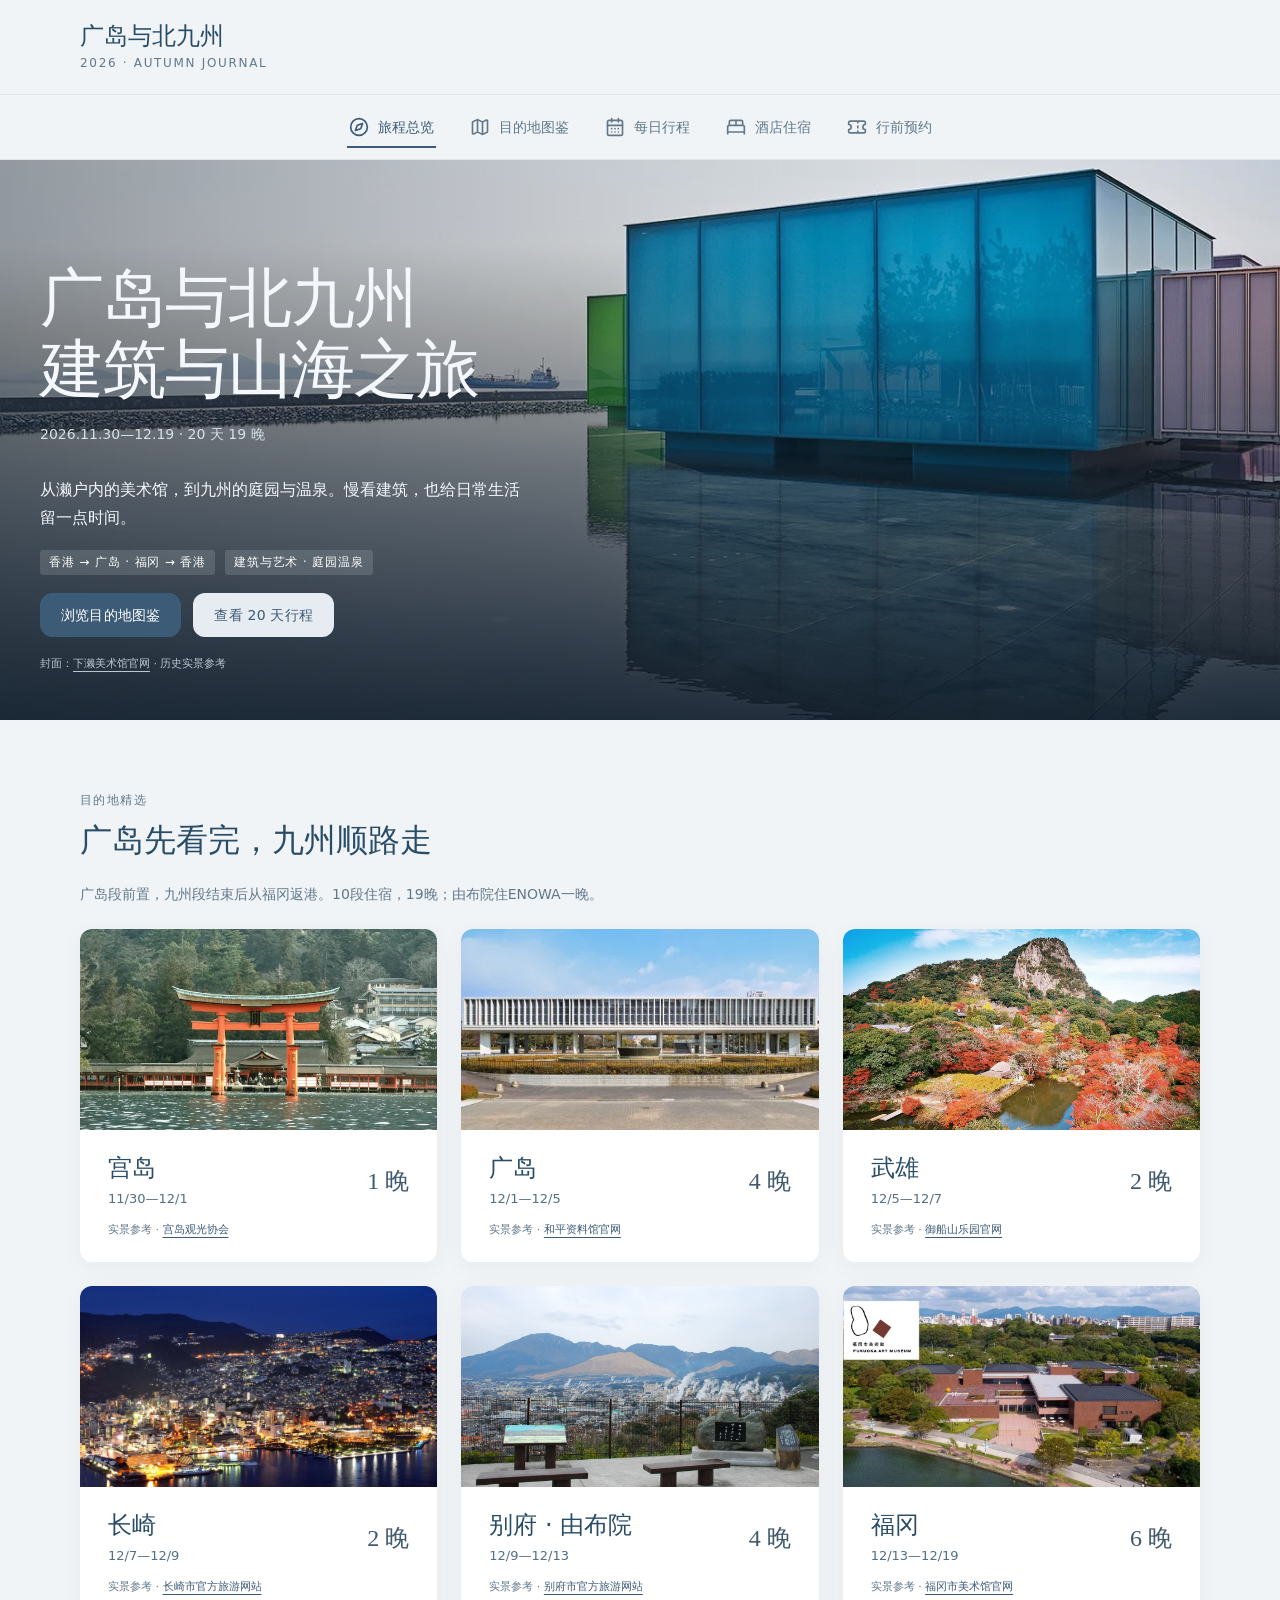
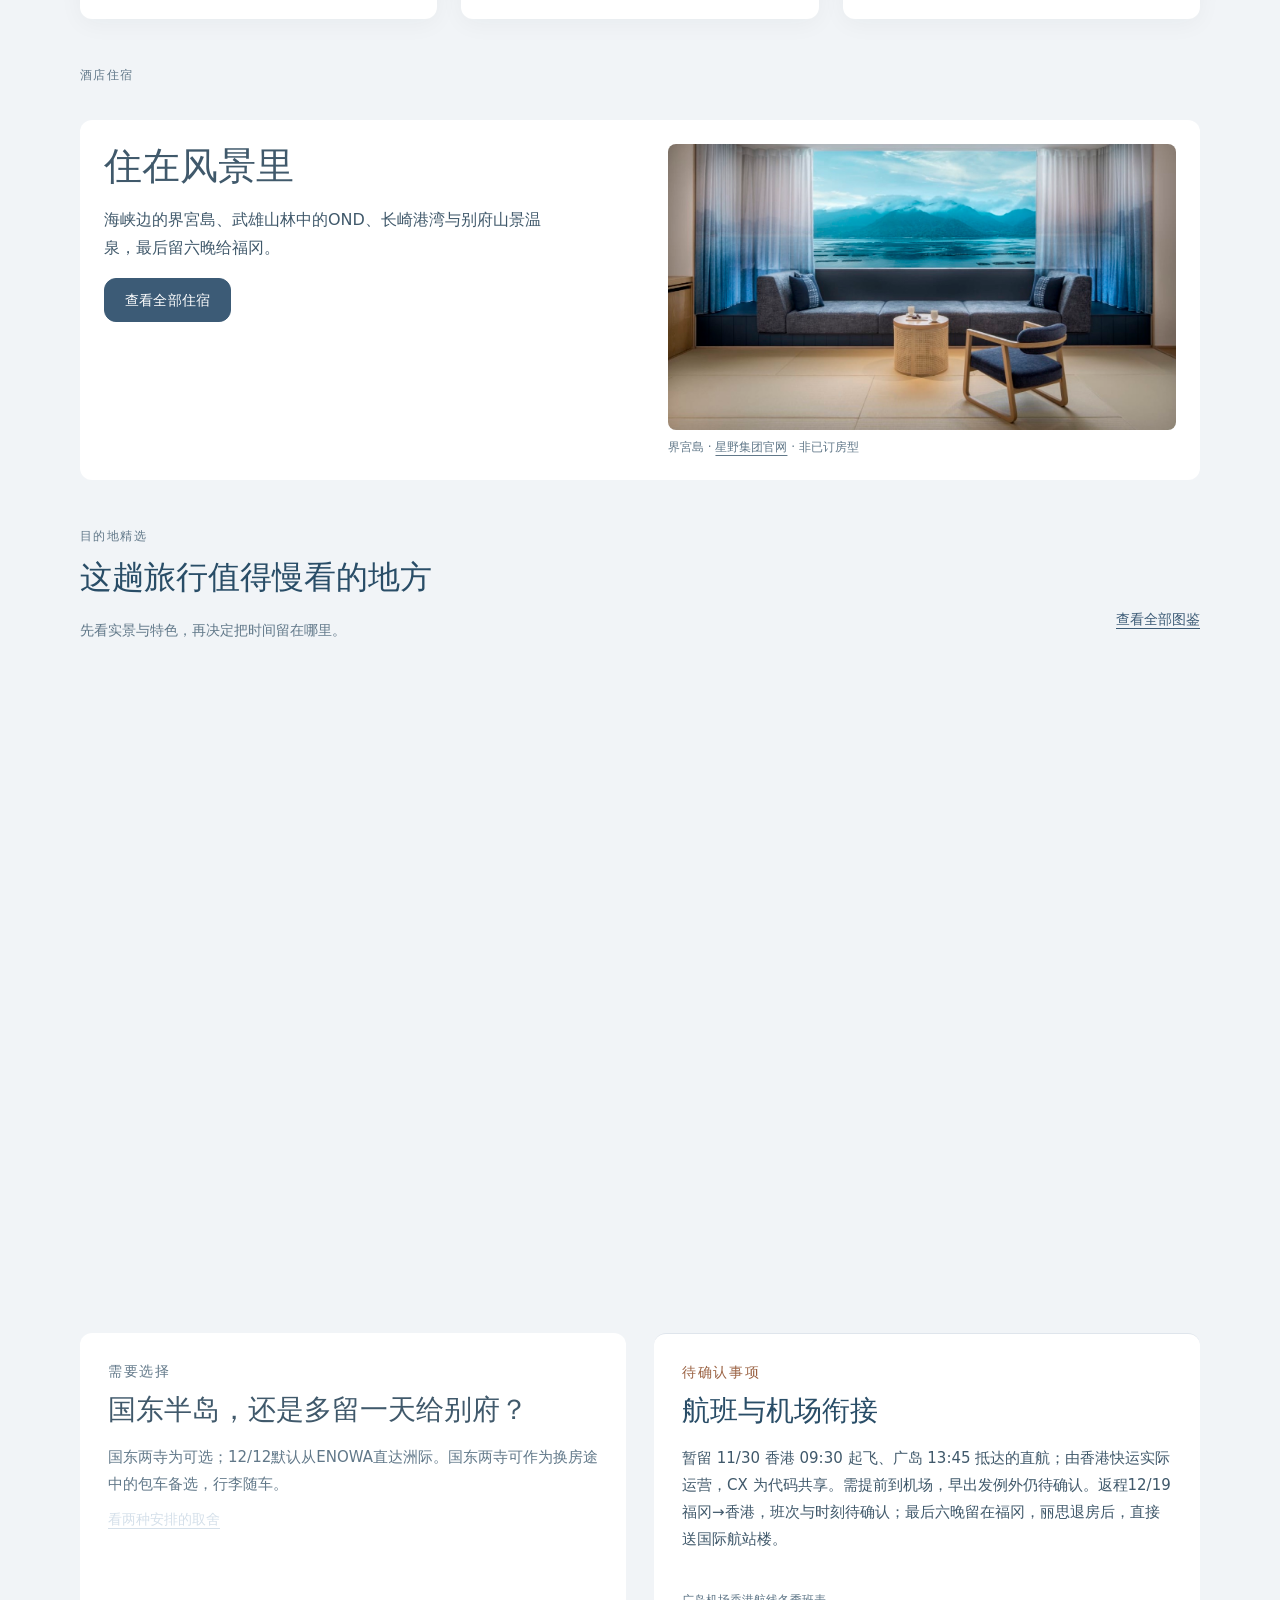
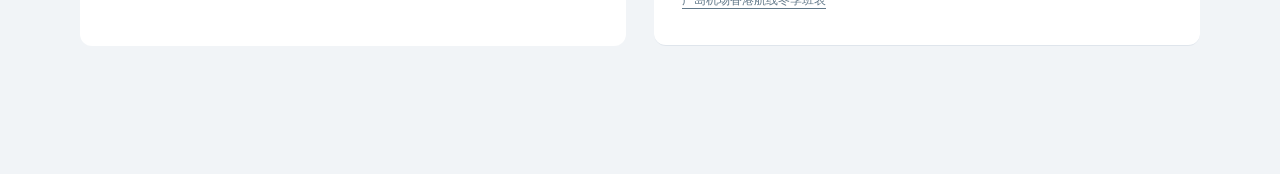
==== commit 2480cbd0: "Plan Nagasaki north and south days with booked rail and verified local transport" ====
--- a/index.html
+++ b/index.html
@@ -5,7 +5,7 @@
 <meta name="description" content="2026年11月30日至12月19日，香港飞广岛、福冈回香港，20天建筑、艺术、庭园与温泉之旅。真实图鉴、每日交通、高端住宿与预约。">
 <meta property="og:title" content="广岛与北九州｜建筑与山海之旅"><meta property="og:image" content="https://zxinrain.github.io/japan-autumn-2026/assets/simose2.webp">
 <title>广岛与北九州｜2026 建筑与山海之旅</title><link rel="icon" href="assets/mark.svg" type="image/svg+xml"><link rel="stylesheet" href="style.css?v=20261112-fukuoka">
-<link rel="stylesheet" href="assets/vendor/leaflet/leaflet.css"><script defer src="assets/vendor/leaflet/leaflet.js"></script><link rel="stylesheet" href="layout.css?v=20261112-fukuoka"><link rel="stylesheet" href="design-system.css?v=20261112-food-cards"><script defer src="travel-data.js?v=20261116-beppu"></script><script defer src="destination-notes.js?v=20261116-beppu"></script><script defer src="hotel-links.js?v=20261116-beppu"></script><script defer src="map-geography.js?v=20261116-beppu"></script><script defer src="route-data.js?v=20261116-beppu"></script><script defer src="amap-route-plan.js?v=20261116-beppu"></script><script defer src="amap-routes.js?v=20261116-beppu"></script><script defer src="local-maps.js?v=20261116-beppu"></script><script defer src="route-map.js?v=20261116-beppu"></script><script defer src="layout.js?v=20261116-beppu"></script><script defer src="hotel-audit.js?v=20261116-beppu"></script><script defer src="dining.js?v=20261116-beppu"></script><script defer src="journey-ui.js?v=20261116-beppu"></script><script defer src="app.js?v=20261116-beppu"></script>
+<link rel="stylesheet" href="assets/vendor/leaflet/leaflet.css"><script defer src="assets/vendor/leaflet/leaflet.js"></script><link rel="stylesheet" href="layout.css?v=20261112-fukuoka"><link rel="stylesheet" href="design-system.css?v=20261112-food-cards"><script defer src="travel-data.js?v=20261120-nagasaki"></script><script defer src="destination-notes.js?v=20261120-nagasaki"></script><script defer src="hotel-links.js?v=20261116-beppu"></script><script defer src="map-geography.js?v=20261116-beppu"></script><script defer src="route-data.js?v=20261120-nagasaki"></script><script defer src="amap-route-plan.js?v=20261120-nagasaki"></script><script defer src="amap-routes.js?v=20261116-beppu"></script><script defer src="local-maps.js?v=20261116-beppu"></script><script defer src="route-map.js?v=20261116-beppu"></script><script defer src="layout.js?v=20261116-beppu"></script><script defer src="hotel-audit.js?v=20261116-beppu"></script><script defer src="dining.js?v=20261118-anbai"></script><script defer src="journey-ui.js?v=20261116-beppu"></script><script defer src="app.js?v=20261120-nagasaki"></script>
 </head>
 <body><a class="skip-link" href="#content">跳到主要内容</a>
 <header class="app-header"><div class="header-inner"><a class="wordmark" href="#overview">广岛与北九州<span>2026 · AUTUMN JOURNAL</span></a></div></header>
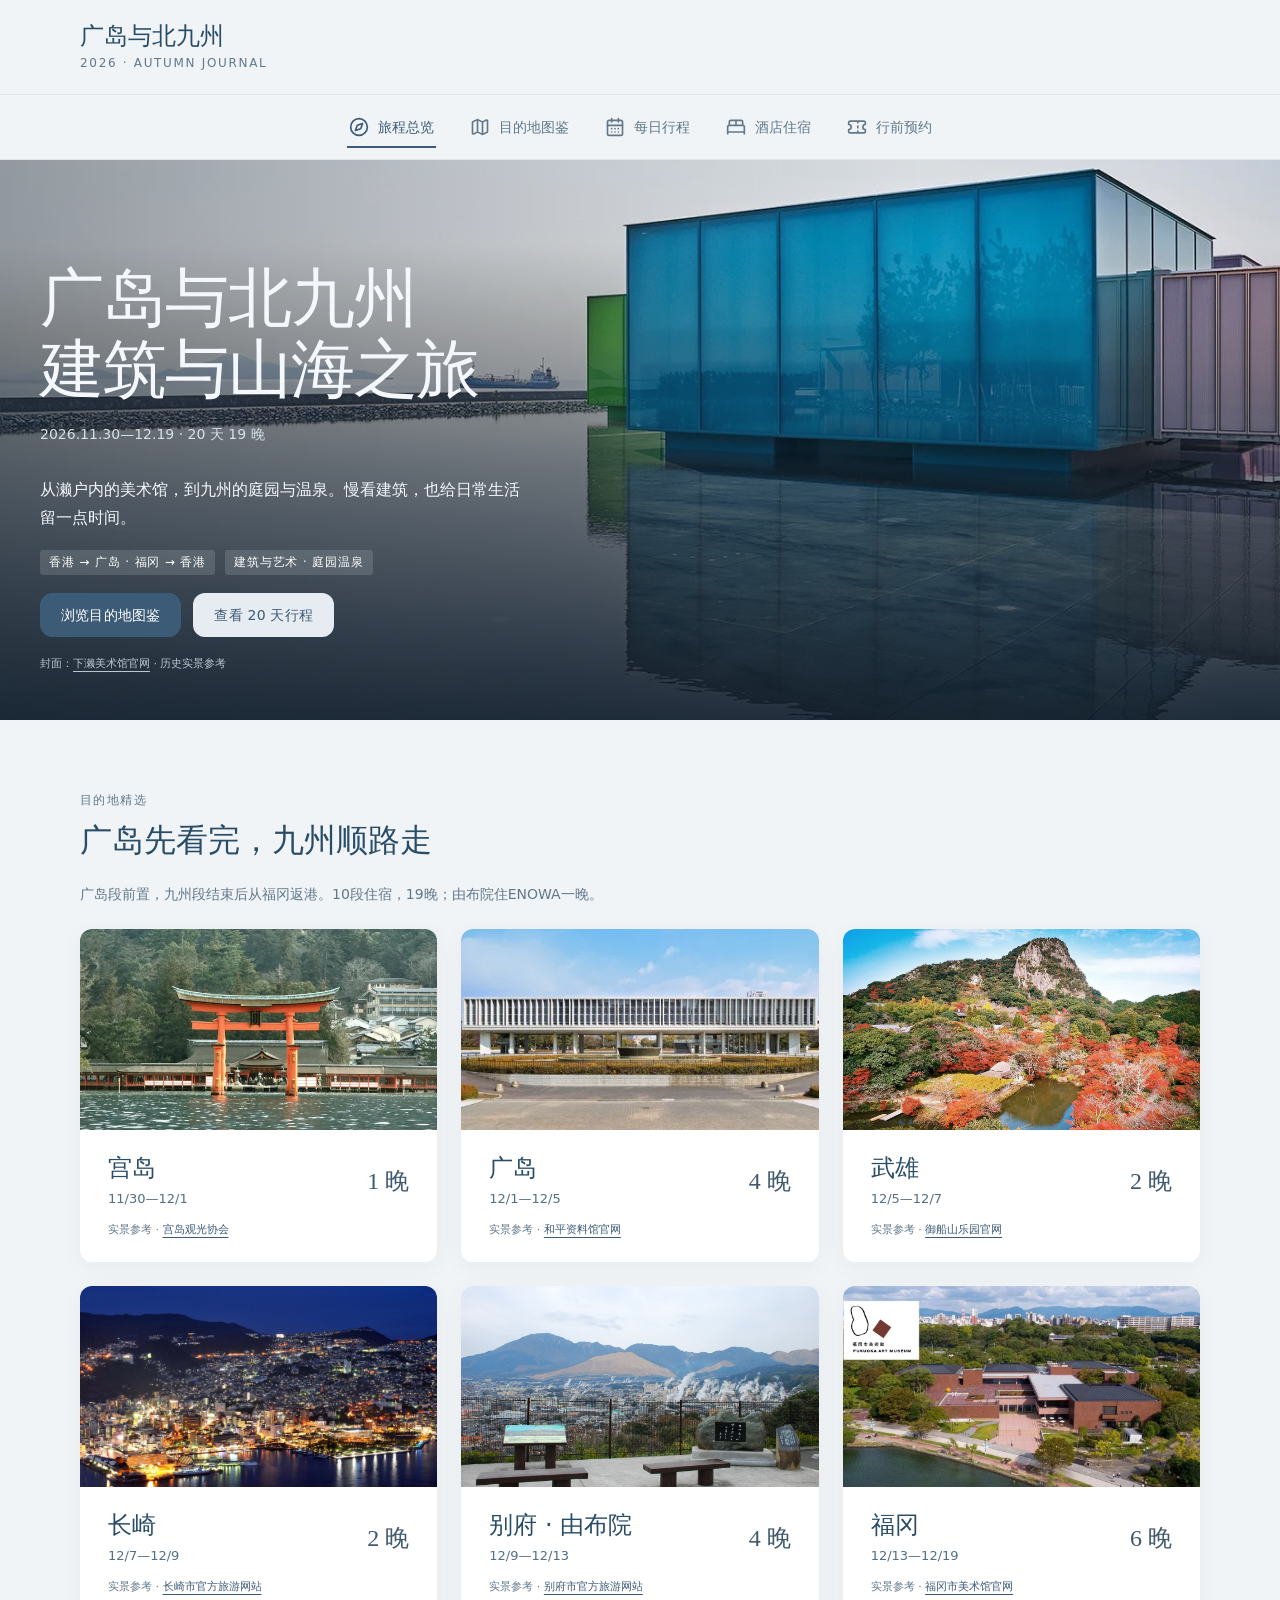
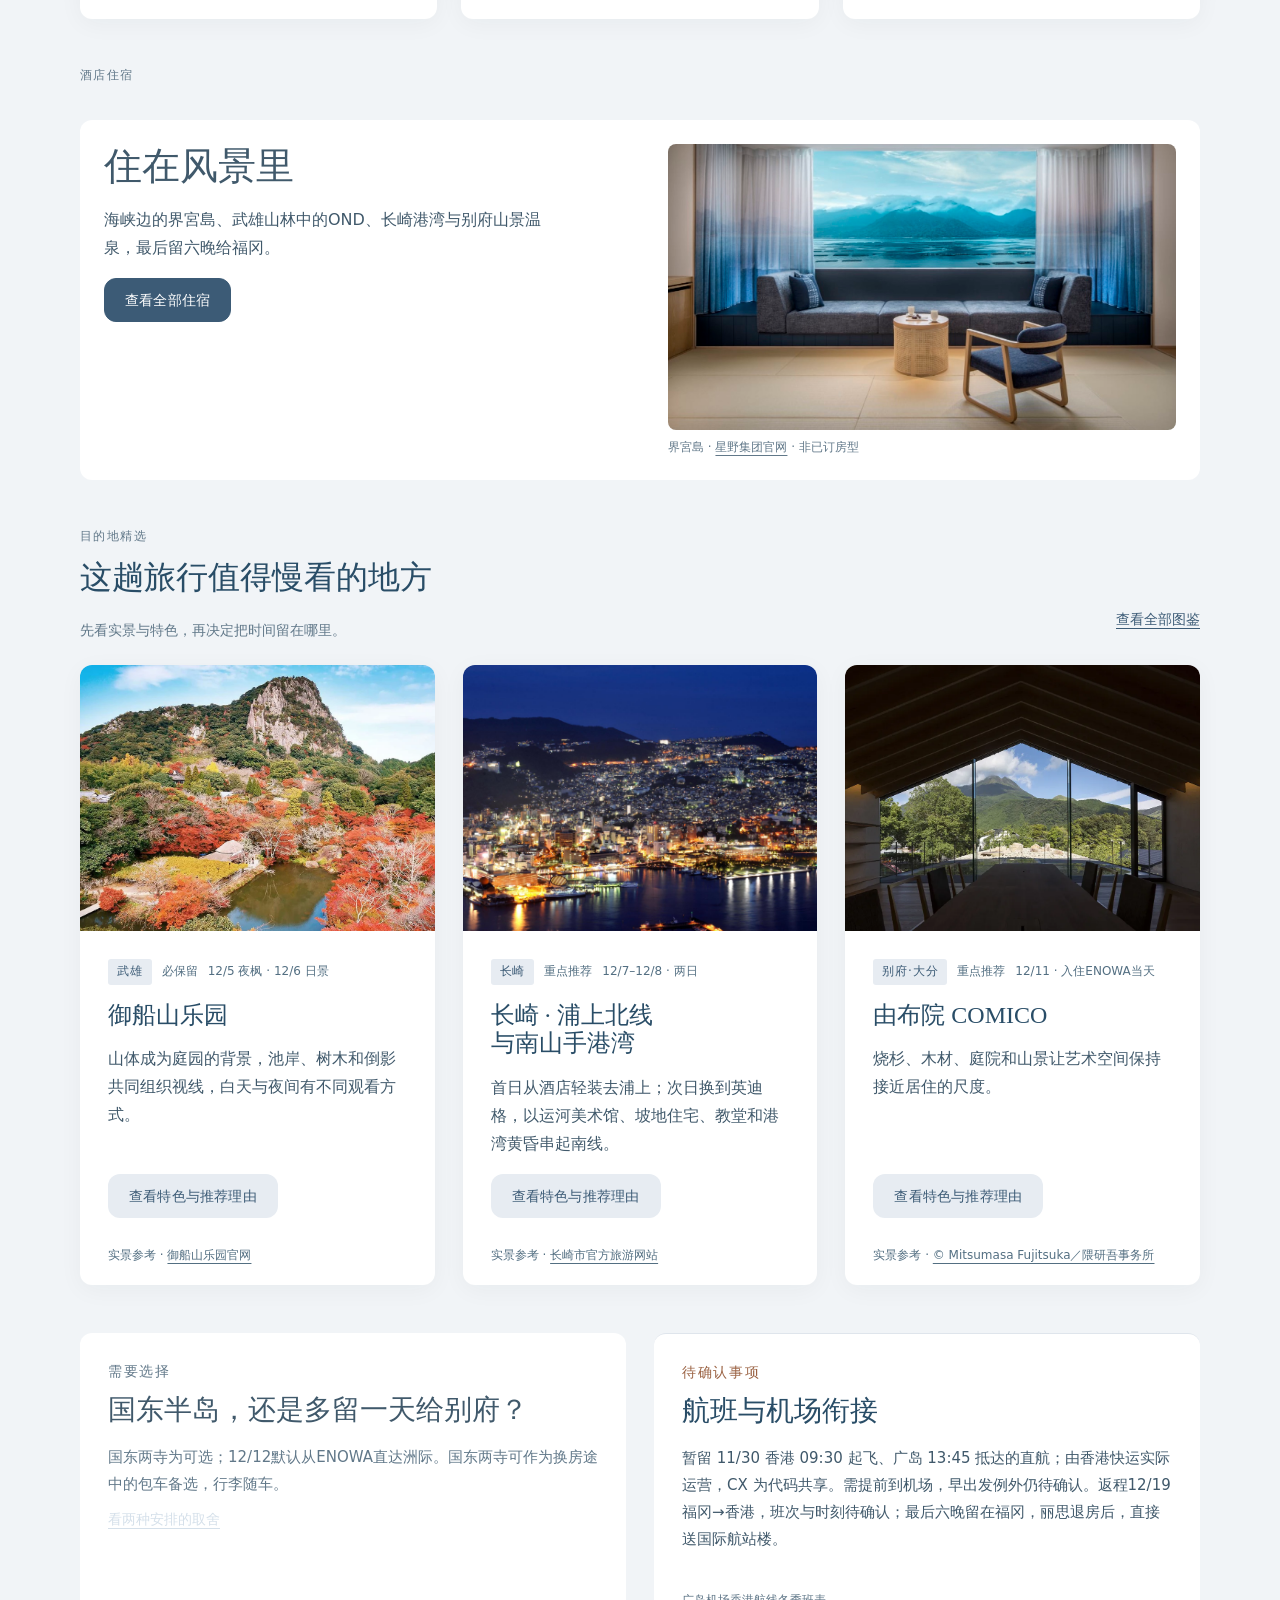
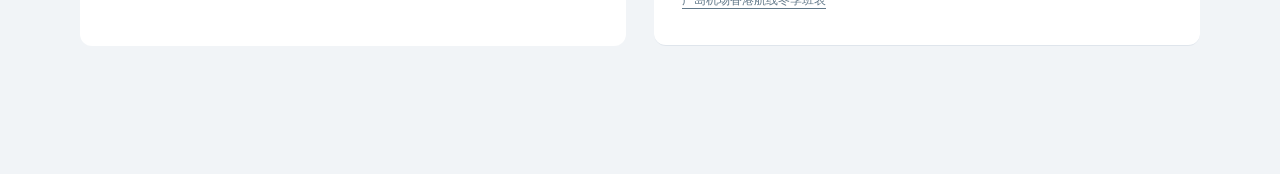
==== commit 75d2d9e5: "Confirm Dec 16 Koyama dinner and consolidate Fukuoka hotel stays" ====
--- a/index.html
+++ b/index.html
@@ -5,7 +5,7 @@
 <meta name="description" content="2026年11月30日至12月19日，香港飞广岛、福冈回香港，20天建筑、艺术、庭园与温泉之旅。真实图鉴、每日交通、高端住宿与预约。">
 <meta property="og:title" content="广岛与北九州｜建筑与山海之旅"><meta property="og:image" content="https://zxinrain.github.io/japan-autumn-2026/assets/simose2.webp">
 <title>广岛与北九州｜2026 建筑与山海之旅</title><link rel="icon" href="assets/mark.svg" type="image/svg+xml"><link rel="stylesheet" href="style.css?v=20261112-fukuoka">
-<link rel="stylesheet" href="assets/vendor/leaflet/leaflet.css"><script defer src="assets/vendor/leaflet/leaflet.js"></script><link rel="stylesheet" href="layout.css?v=20261112-fukuoka"><link rel="stylesheet" href="design-system.css?v=20261112-food-cards"><script defer src="travel-data.js?v=20261120-nagasaki"></script><script defer src="destination-notes.js?v=20261120-nagasaki"></script><script defer src="hotel-links.js?v=20261116-beppu"></script><script defer src="map-geography.js?v=20261116-beppu"></script><script defer src="route-data.js?v=20261120-nagasaki"></script><script defer src="amap-route-plan.js?v=20261120-nagasaki"></script><script defer src="amap-routes.js?v=20261116-beppu"></script><script defer src="local-maps.js?v=20261116-beppu"></script><script defer src="route-map.js?v=20261116-beppu"></script><script defer src="layout.js?v=20261116-beppu"></script><script defer src="hotel-audit.js?v=20261116-beppu"></script><script defer src="dining.js?v=20261118-anbai"></script><script defer src="journey-ui.js?v=20261116-beppu"></script><script defer src="app.js?v=20261120-nagasaki"></script>
+<link rel="stylesheet" href="assets/vendor/leaflet/leaflet.css"><script defer src="assets/vendor/leaflet/leaflet.js"></script><link rel="stylesheet" href="layout.css?v=20261112-fukuoka"><link rel="stylesheet" href="design-system.css?v=20261112-food-cards"><script defer src="travel-data.js?v=20261120-fukuoka-booked"></script><script defer src="destination-notes.js?v=20261120-fukuoka-booked"></script><script defer src="hotel-links.js?v=20261116-beppu"></script><script defer src="map-geography.js?v=20261116-beppu"></script><script defer src="route-data.js?v=20261120-fukuoka-booked"></script><script defer src="amap-route-plan.js?v=20261120-fukuoka-booked"></script><script defer src="amap-routes.js?v=20261116-beppu"></script><script defer src="local-maps.js?v=20261116-beppu"></script><script defer src="route-map.js?v=20261116-beppu"></script><script defer src="layout.js?v=20261116-beppu"></script><script defer src="hotel-audit.js?v=20261116-beppu"></script><script defer src="dining.js?v=20261118-anbai"></script><script defer src="journey-ui.js?v=20261116-beppu"></script><script defer src="app.js?v=20261120-fukuoka-booked"></script>
 </head>
 <body><a class="skip-link" href="#content">跳到主要内容</a>
 <header class="app-header"><div class="header-inner"><a class="wordmark" href="#overview">广岛与北九州<span>2026 · AUTUMN JOURNAL</span></a></div></header>
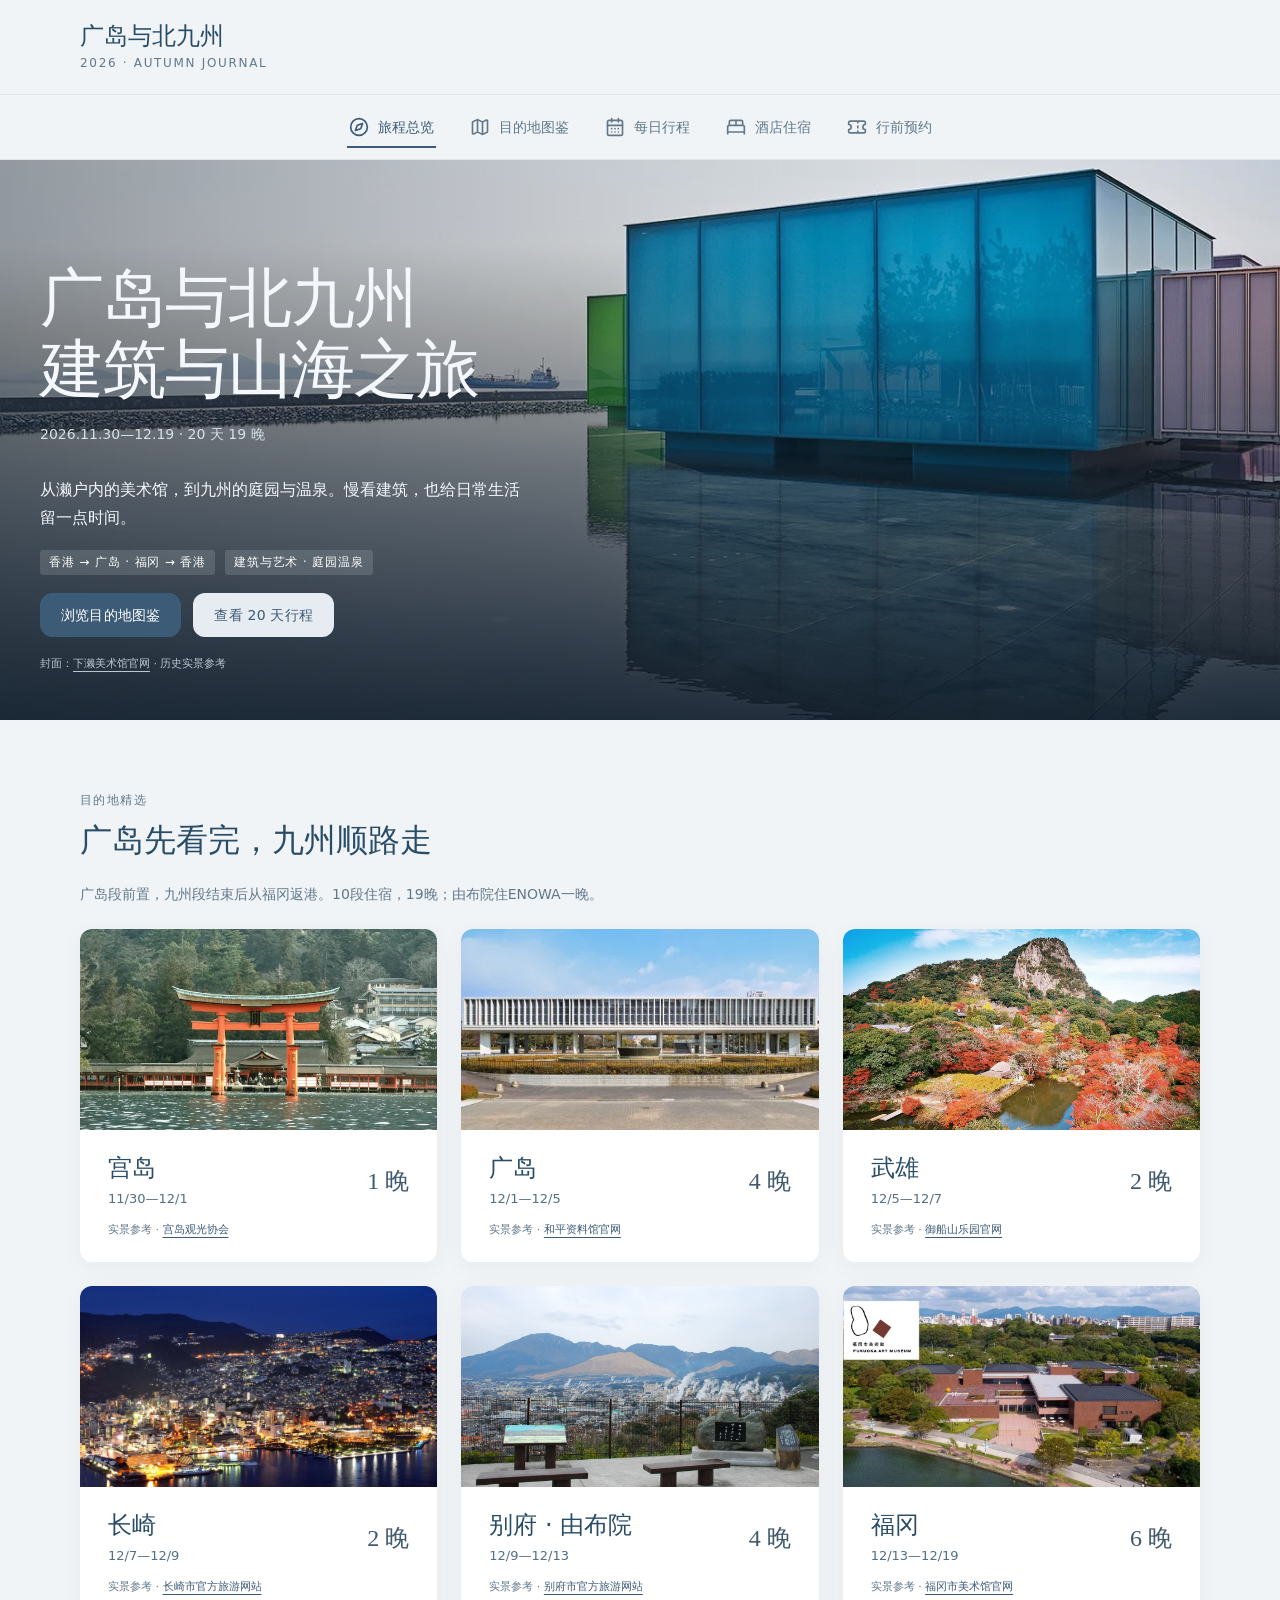
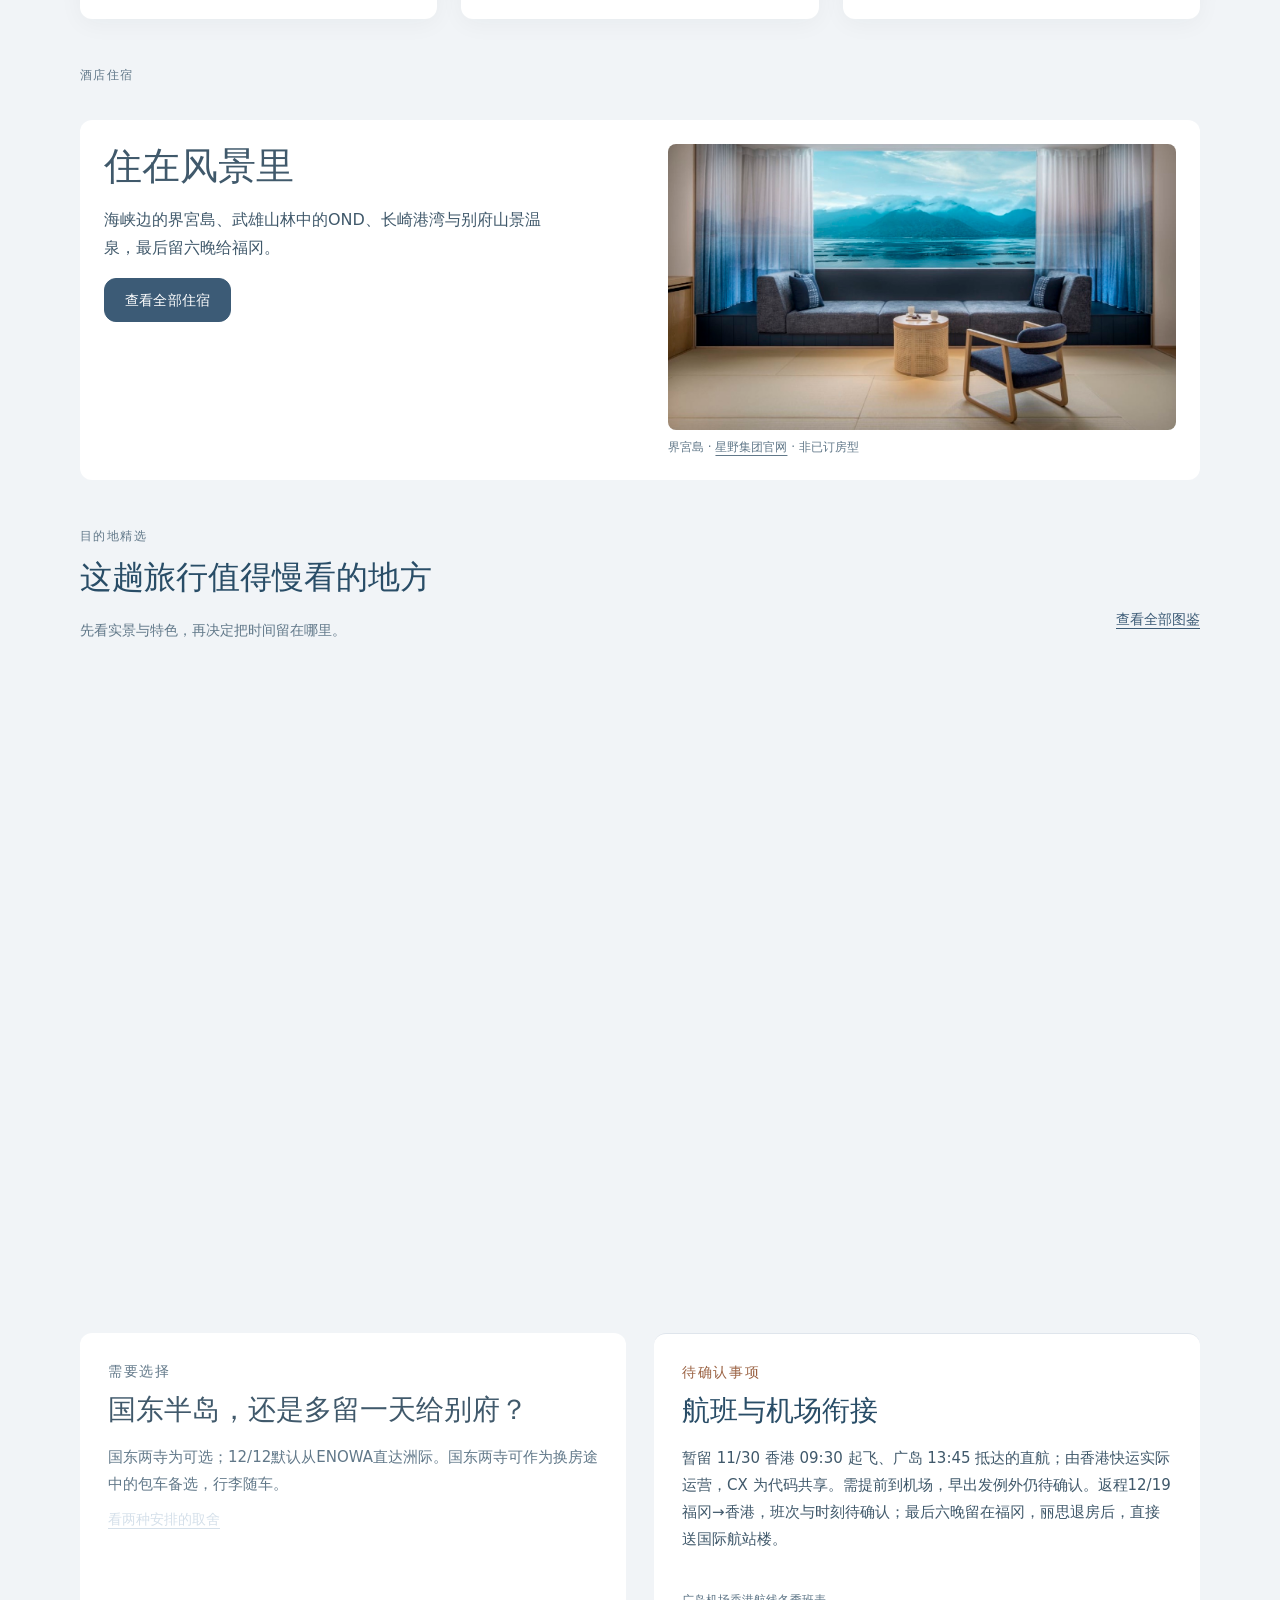
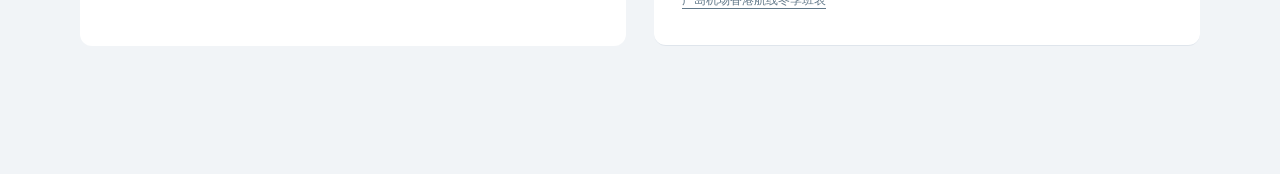
==== commit 59eec5a8: "Confirm Dec 18 Tsugumi dinner and add route-based Fukuoka ramen and yatai" ====
--- a/index.html
+++ b/index.html
@@ -5,7 +5,7 @@
 <meta name="description" content="2026年11月30日至12月19日，香港飞广岛、福冈回香港，20天建筑、艺术、庭园与温泉之旅。真实图鉴、每日交通、高端住宿与预约。">
 <meta property="og:title" content="广岛与北九州｜建筑与山海之旅"><meta property="og:image" content="https://zxinrain.github.io/japan-autumn-2026/assets/simose2.webp">
 <title>广岛与北九州｜2026 建筑与山海之旅</title><link rel="icon" href="assets/mark.svg" type="image/svg+xml"><link rel="stylesheet" href="style.css?v=20261112-fukuoka">
-<link rel="stylesheet" href="assets/vendor/leaflet/leaflet.css"><script defer src="assets/vendor/leaflet/leaflet.js"></script><link rel="stylesheet" href="layout.css?v=20261112-fukuoka"><link rel="stylesheet" href="design-system.css?v=20261112-food-cards"><script defer src="travel-data.js?v=20261120-fukuoka-booked"></script><script defer src="destination-notes.js?v=20261120-fukuoka-booked"></script><script defer src="hotel-links.js?v=20261116-beppu"></script><script defer src="map-geography.js?v=20261116-beppu"></script><script defer src="route-data.js?v=20261120-fukuoka-booked"></script><script defer src="amap-route-plan.js?v=20261120-fukuoka-booked"></script><script defer src="amap-routes.js?v=20261116-beppu"></script><script defer src="local-maps.js?v=20261116-beppu"></script><script defer src="route-map.js?v=20261116-beppu"></script><script defer src="layout.js?v=20261116-beppu"></script><script defer src="hotel-audit.js?v=20261116-beppu"></script><script defer src="dining.js?v=20261118-anbai"></script><script defer src="journey-ui.js?v=20261116-beppu"></script><script defer src="app.js?v=20261120-fukuoka-booked"></script>
+<link rel="stylesheet" href="assets/vendor/leaflet/leaflet.css"><script defer src="assets/vendor/leaflet/leaflet.js"></script><link rel="stylesheet" href="layout.css?v=20261112-fukuoka"><link rel="stylesheet" href="design-system.css?v=20261112-food-cards"><script defer src="travel-data.js?v=20261120-fukuoka-dining"></script><script defer src="destination-notes.js?v=20261120-fukuoka-dining"></script><script defer src="hotel-links.js?v=20261116-beppu"></script><script defer src="map-geography.js?v=20261116-beppu"></script><script defer src="route-data.js?v=20261120-fukuoka-dining"></script><script defer src="amap-route-plan.js?v=20261120-fukuoka-dining"></script><script defer src="amap-routes.js?v=20261116-beppu"></script><script defer src="local-maps.js?v=20261116-beppu"></script><script defer src="route-map.js?v=20261116-beppu"></script><script defer src="layout.js?v=20261116-beppu"></script><script defer src="hotel-audit.js?v=20261116-beppu"></script><script defer src="dining.js?v=20261120-fukuoka-dining"></script><script defer src="journey-ui.js?v=20261116-beppu"></script><script defer src="app.js?v=20261120-fukuoka-dining"></script>
 </head>
 <body><a class="skip-link" href="#content">跳到主要内容</a>
 <header class="app-header"><div class="header-inner"><a class="wordmark" href="#overview">广岛与北九州<span>2026 · AUTUMN JOURNAL</span></a></div></header>
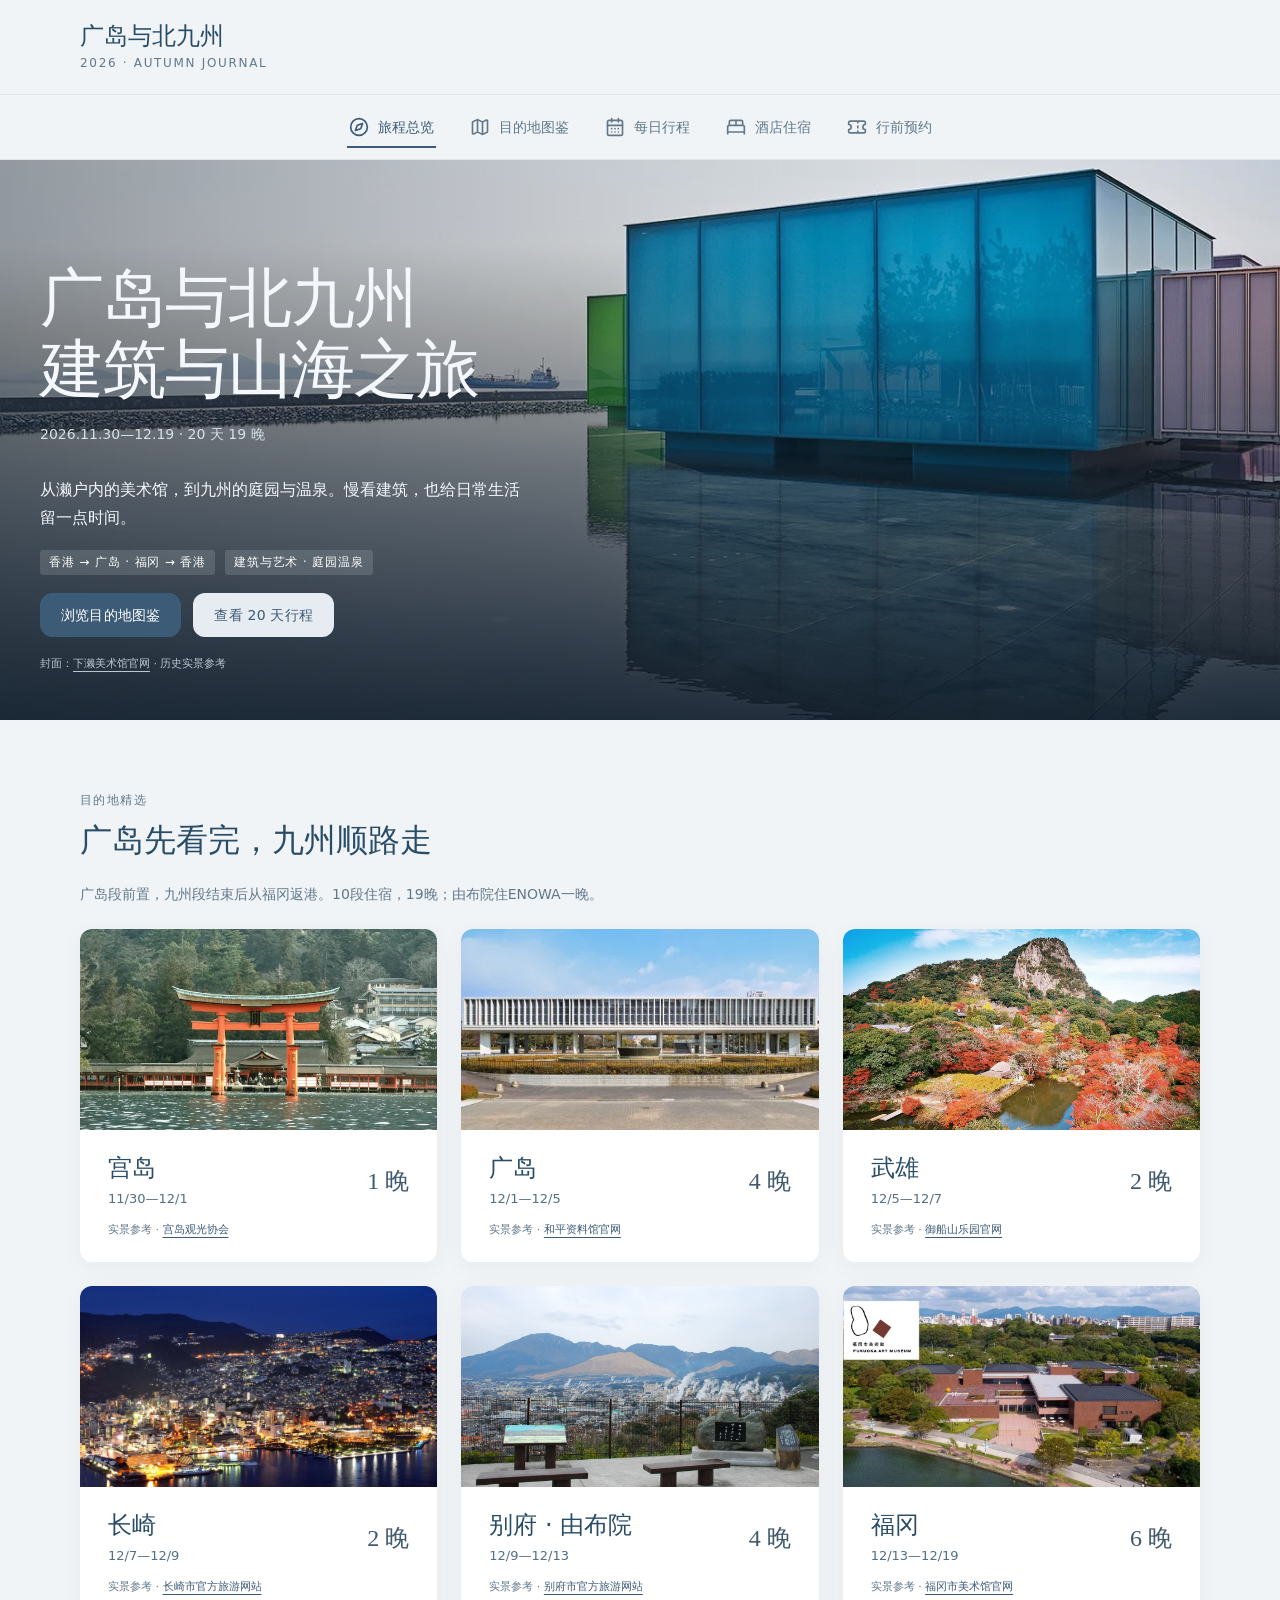
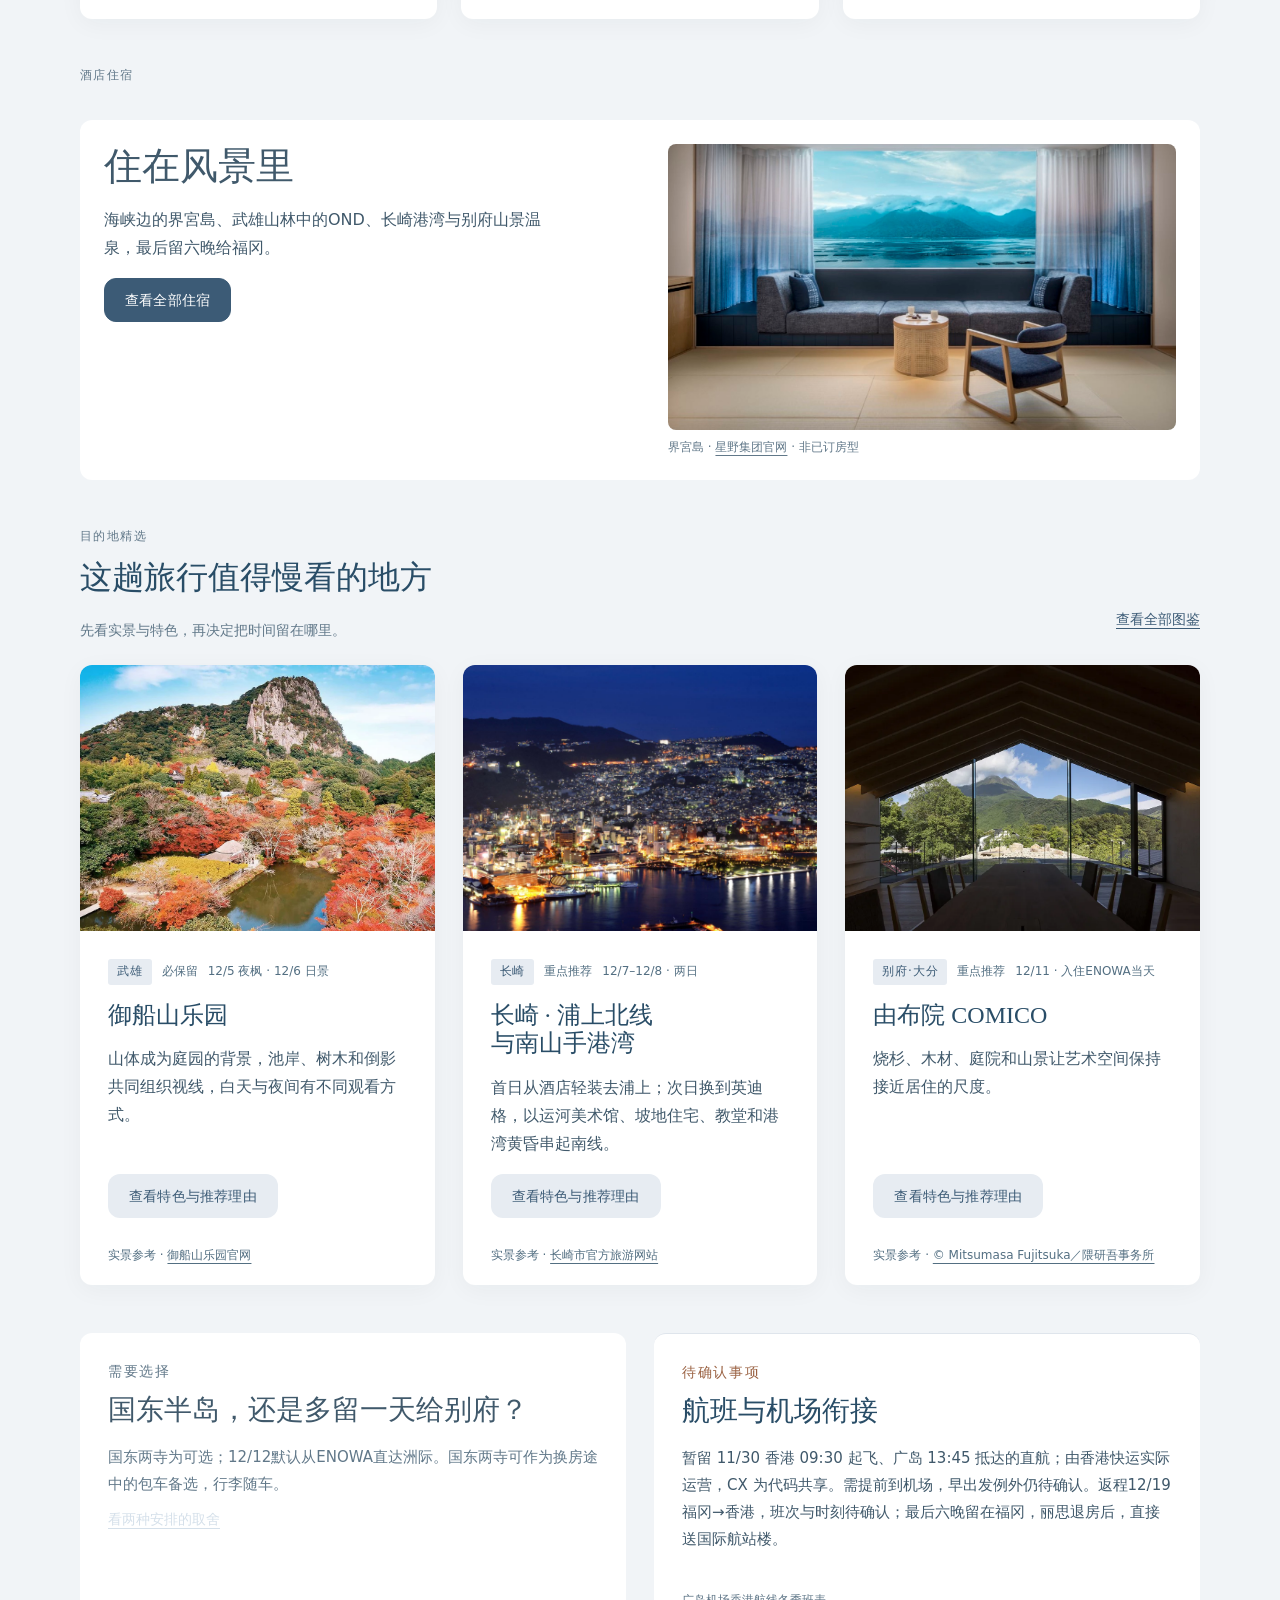
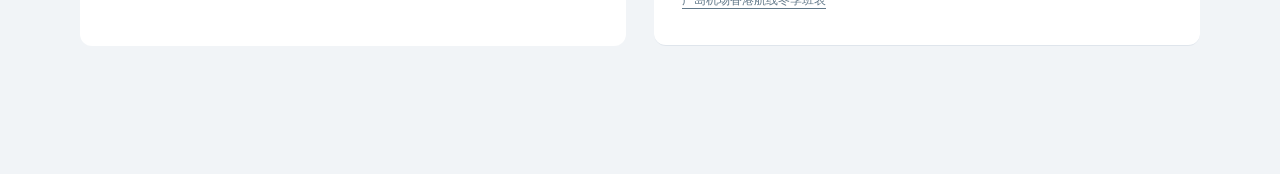
==== commit d173bfcf: "Prioritize subway travel for Dec 18 museum day and Tsugumi dinner" ====
--- a/index.html
+++ b/index.html
@@ -5,7 +5,7 @@
 <meta name="description" content="2026年11月30日至12月19日，香港飞广岛、福冈回香港，20天建筑、艺术、庭园与温泉之旅。真实图鉴、每日交通、高端住宿与预约。">
 <meta property="og:title" content="广岛与北九州｜建筑与山海之旅"><meta property="og:image" content="https://zxinrain.github.io/japan-autumn-2026/assets/simose2.webp">
 <title>广岛与北九州｜2026 建筑与山海之旅</title><link rel="icon" href="assets/mark.svg" type="image/svg+xml"><link rel="stylesheet" href="style.css?v=20261112-fukuoka">
-<link rel="stylesheet" href="assets/vendor/leaflet/leaflet.css"><script defer src="assets/vendor/leaflet/leaflet.js"></script><link rel="stylesheet" href="layout.css?v=20261112-fukuoka"><link rel="stylesheet" href="design-system.css?v=20261112-food-cards"><script defer src="travel-data.js?v=20261120-fukuoka-dining"></script><script defer src="destination-notes.js?v=20261120-fukuoka-dining"></script><script defer src="hotel-links.js?v=20261116-beppu"></script><script defer src="map-geography.js?v=20261116-beppu"></script><script defer src="route-data.js?v=20261120-fukuoka-dining"></script><script defer src="amap-route-plan.js?v=20261120-fukuoka-dining"></script><script defer src="amap-routes.js?v=20261116-beppu"></script><script defer src="local-maps.js?v=20261116-beppu"></script><script defer src="route-map.js?v=20261116-beppu"></script><script defer src="layout.js?v=20261116-beppu"></script><script defer src="hotel-audit.js?v=20261116-beppu"></script><script defer src="dining.js?v=20261120-fukuoka-dining"></script><script defer src="journey-ui.js?v=20261116-beppu"></script><script defer src="app.js?v=20261120-fukuoka-dining"></script>
+<link rel="stylesheet" href="assets/vendor/leaflet/leaflet.css"><script defer src="assets/vendor/leaflet/leaflet.js"></script><link rel="stylesheet" href="layout.css?v=20261112-fukuoka"><link rel="stylesheet" href="design-system.css?v=20261112-food-cards"><script defer src="travel-data.js?v=20261120-transit"></script><script defer src="destination-notes.js?v=20261120-transit"></script><script defer src="hotel-links.js?v=20261116-beppu"></script><script defer src="map-geography.js?v=20261116-beppu"></script><script defer src="route-data.js?v=20261120-transit"></script><script defer src="amap-route-plan.js?v=20261120-transit"></script><script defer src="amap-routes.js?v=20261116-beppu"></script><script defer src="local-maps.js?v=20261116-beppu"></script><script defer src="route-map.js?v=20261116-beppu"></script><script defer src="layout.js?v=20261116-beppu"></script><script defer src="hotel-audit.js?v=20261116-beppu"></script><script defer src="dining.js?v=20261120-transit"></script><script defer src="journey-ui.js?v=20261116-beppu"></script><script defer src="app.js?v=20261120-transit"></script>
 </head>
 <body><a class="skip-link" href="#content">跳到主要内容</a>
 <header class="app-header"><div class="header-inner"><a class="wordmark" href="#overview">广岛与北九州<span>2026 · AUTUMN JOURNAL</span></a></div></header>
